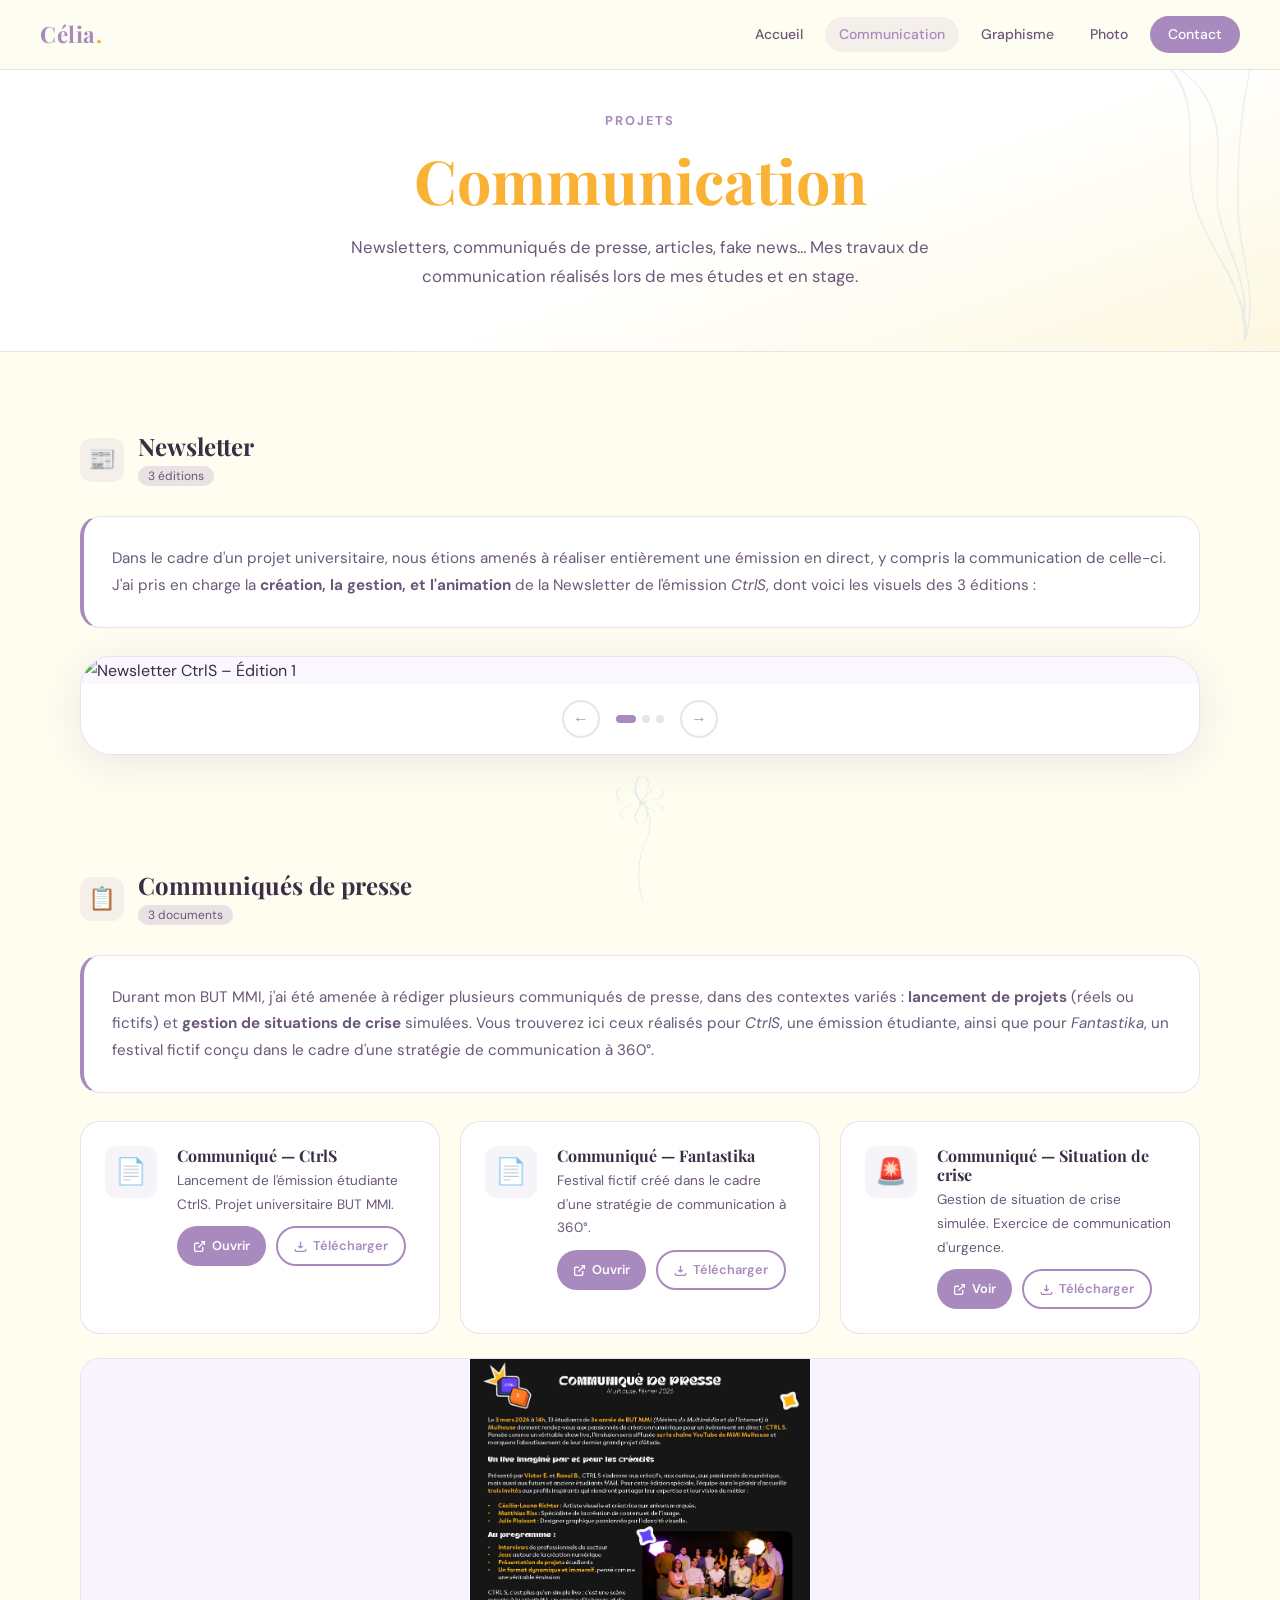
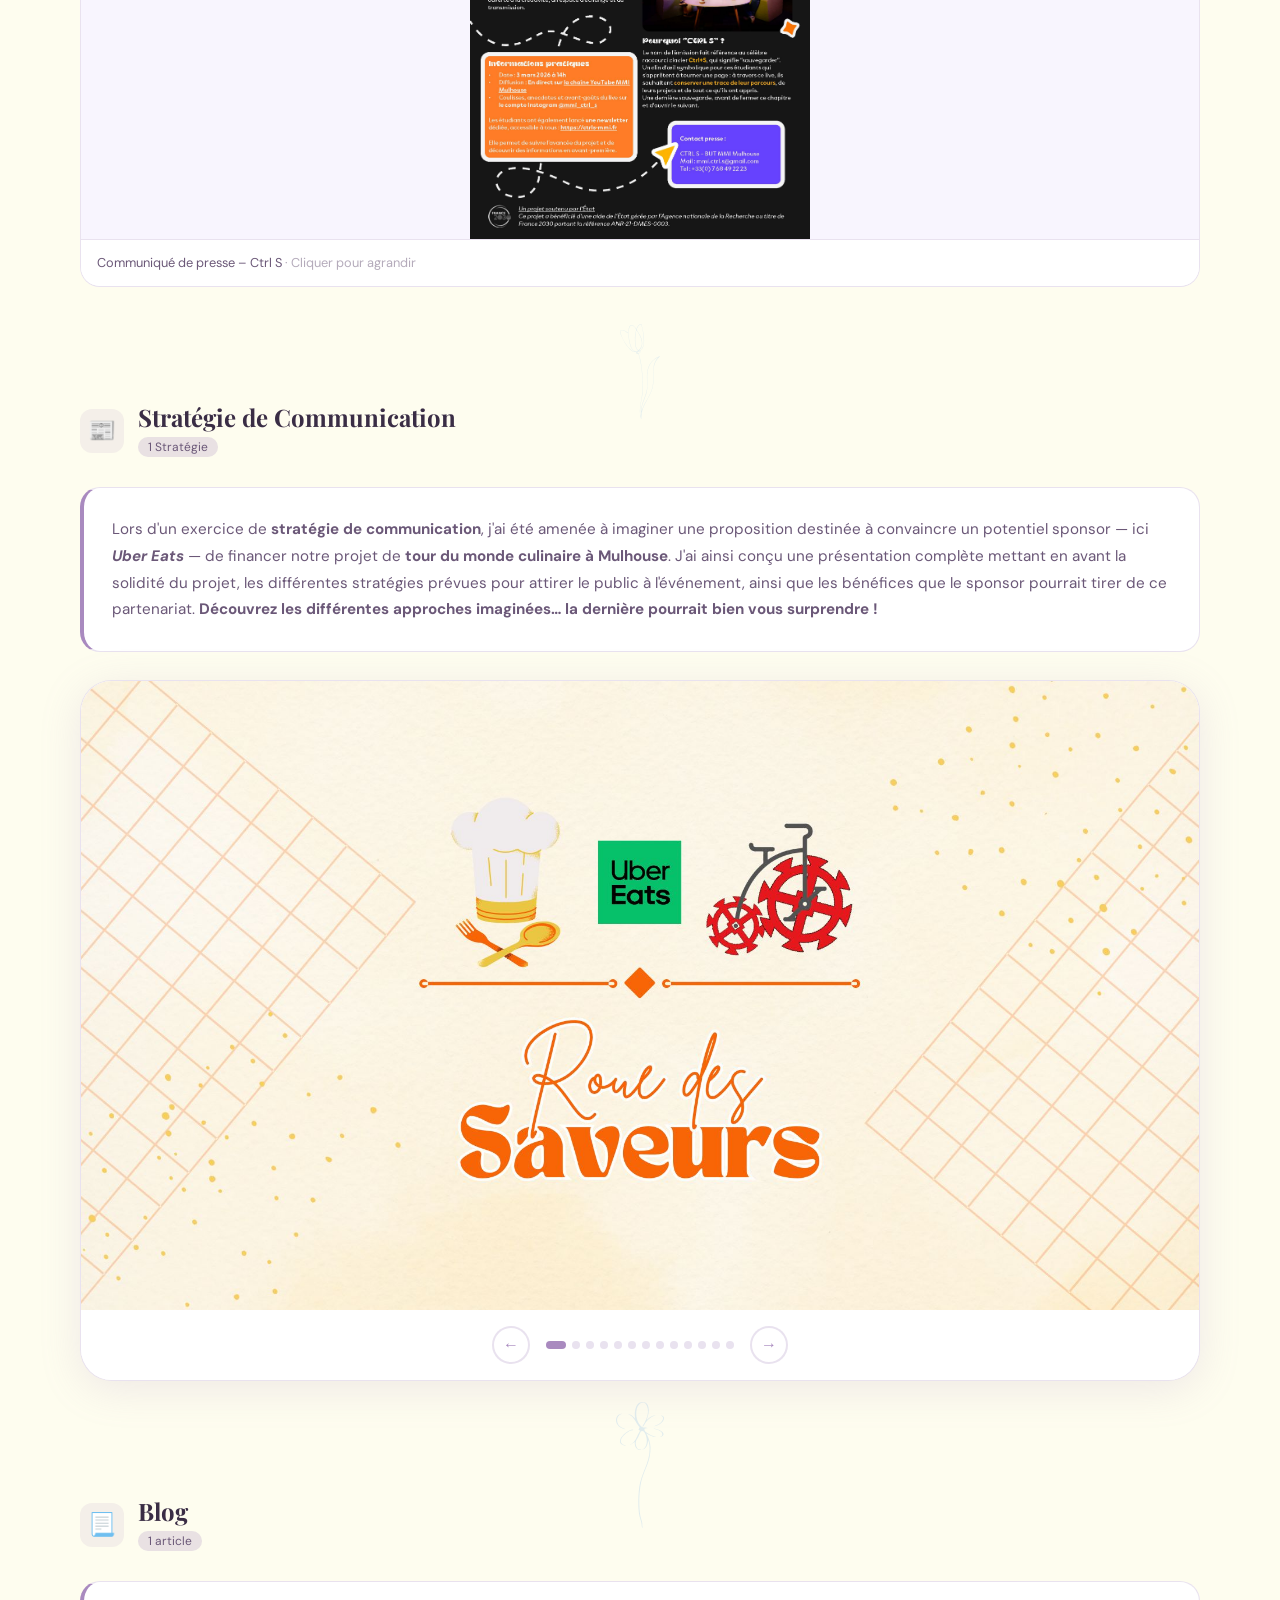
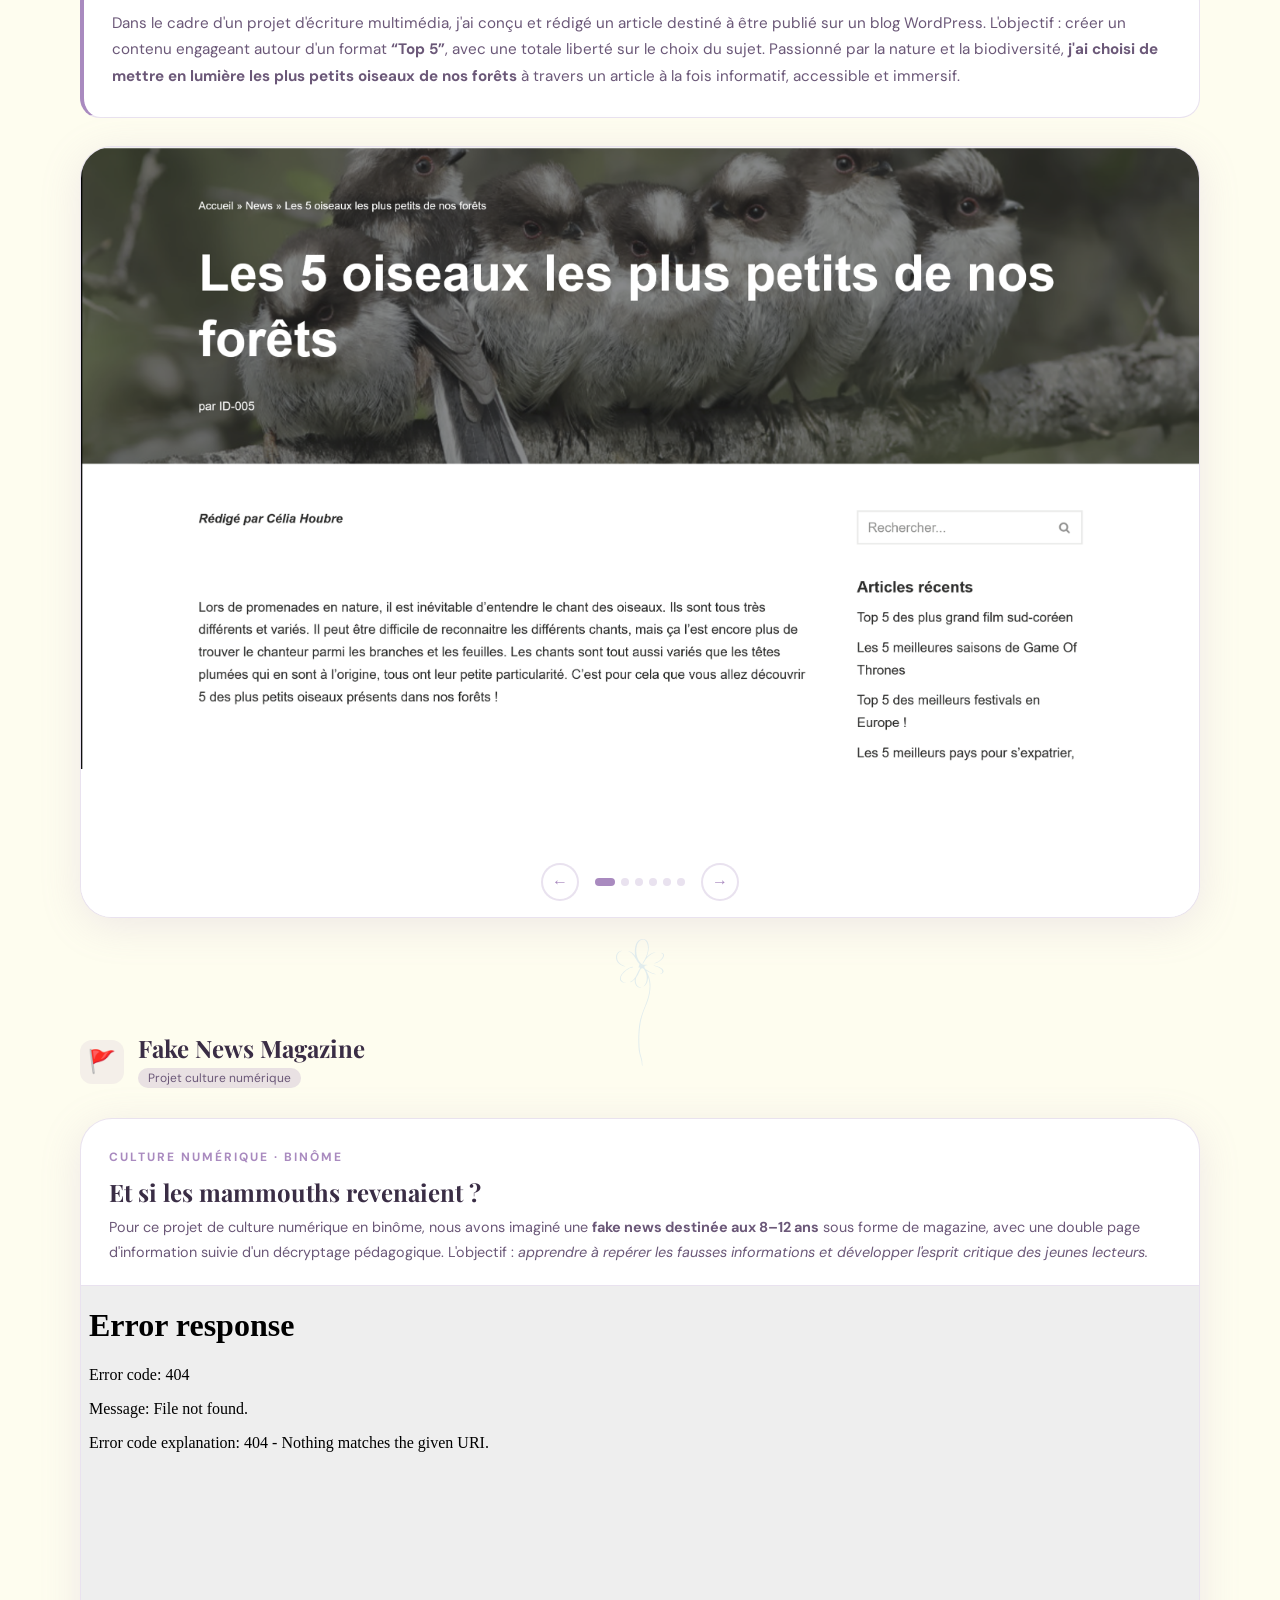
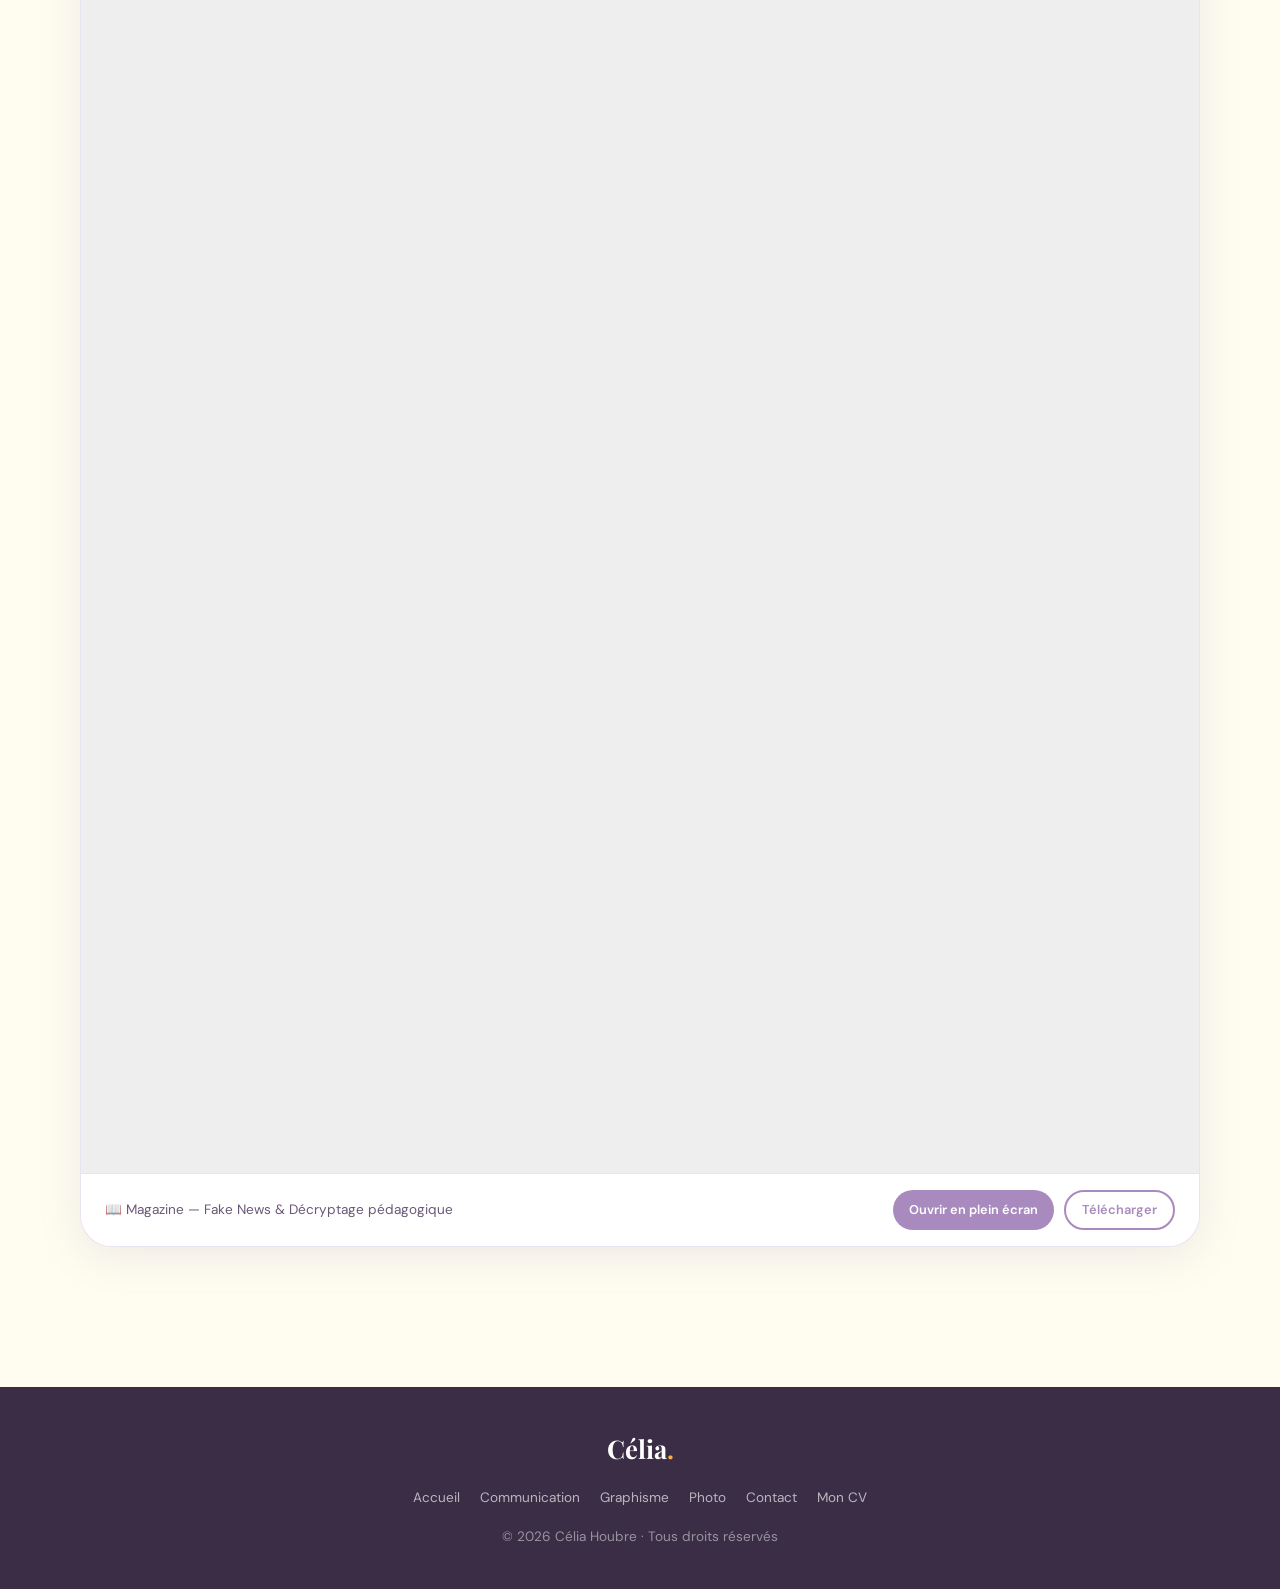
==== comm.html @ abdfd147 "CeliaPortfolio2026" ====
<!DOCTYPE html>
<html lang="fr">
<head>
  <meta charset="UTF-8">
  <meta name="viewport" content="width=device-width, initial-scale=1.0">
  <title>Communication — Portfolio Célia Houbre</title>
  <meta name="description" content="Projets de communication de Célia Houbre : newsletters, communiqués de presse, fake news magazine.">

  <link rel="preconnect" href="https://fonts.googleapis.com">
  <link rel="preconnect" href="https://fonts.gstatic.com" crossorigin>
  <link href="https://fonts.googleapis.com/css2?family=Playfair+Display:ital,wght@0,400;0,600;0,700;1,400&family=DM+Sans:wght@300;400;500;600&display=swap" rel="stylesheet">
  <link rel="icon" type="image/svg+xml" href="assets/svg/favicon.svg">
  <link rel="stylesheet" href="css/style.css">

  <style>
    /* ---- Styles spécifiques page Comm ---- */

    /* Hero couleur jaune */
    .page-hero { background: linear-gradient(160deg, white 60%, rgba(249,178,51,0.08)); }
    .comm-accent { color: var(--jaune); }

    /* Grille PDF communiqués */
    .pdf-grid {
      display: grid;
      grid-template-columns: repeat(auto-fit, minmax(320px, 1fr));
      gap: 20px;
    }

    /* Bloc fake news avec viewer PDF */
    .fakenews-block {
      background: white;
      border-radius: var(--radius-lg);
      overflow: hidden;
      border: 1px solid var(--border);
      box-shadow: var(--shadow);
    }

    .fakenews-header {
      padding: 28px 28px 20px;
      border-bottom: 1px solid var(--border);
    }
    .fakenews-header .eyebrow {
      font-size: 0.75rem; font-weight: 700; letter-spacing: 2px;
      text-transform: uppercase; color: var(--violet);
      display: block; margin-bottom: 10px;
    }
    .fakenews-header h3 { margin-bottom: 8px; }
    .fakenews-header p { color: var(--texte-soft); font-size: 0.9rem; }

    .pdf-viewer-container {
      position: relative;
      background: #f8f5fe;
    }

    /* Frame PDF responsive */
    .pdf-frame-wrapper {
      width: 100%;
      padding-bottom: 133%; /* ratio portrait A4 */
      position: relative;
      background: #eee;
    }
    .pdf-frame-wrapper iframe {
      position: absolute;
      inset: 0;
      width: 100%;
      height: 100%;
      border: none;
    }

    .pdf-viewer-footer {
      padding: 16px 24px;
      display: flex;
      align-items: center;
      justify-content: space-between;
      border-top: 1px solid var(--border);
      background: white;
      gap: 12px;
      flex-wrap: wrap;
    }
    .pdf-viewer-footer p { font-size: 0.85rem; color: var(--texte-soft); flex: 1; }

    /* Slider spécial newsletter – images full */
    .nl-slider {
      background: white;
      border-radius: var(--radius-lg);
      overflow: hidden;
      border: 1px solid var(--border);
      box-shadow: var(--shadow);
    }
    .nl-slider .slider-track .slide img {
      width: 100%;
      max-height: 700px;
      object-fit: contain;
      background: #faf8fe;
    }
  </style>
</head>
<body>

<!-- HEADER -->
<header>
  <div class="logo" role="button" tabindex="0">Célia<span>.</span></div>
  <button class="menu-toggle" aria-label="Menu"><span></span><span></span><span></span></button>
  <nav>
    <a href="index.html">Accueil</a>
    <a href="comm.html" class="active">Communication</a>
    <a href="graphisme.html">Graphisme</a>
    <a href="photo.html">Photo</a>
    <a href="contact.html" class="nav-cta">Contact</a>
  </nav>
</header>

<!-- HERO PAGE -->
<div class="page-hero" role="banner">
  <!-- Plantes décoratives -->
  <img src="assets/svg/plante1.svg" class="page-hero-decor page-hero-decor-l" alt="" aria-hidden="true">
  <img src="assets/svg/tulipe.svg"  class="page-hero-decor page-hero-decor-r" alt="" aria-hidden="true">

  <div class="page-hero-inner">
    <span class="section-eyebrow">Projets</span>
    <h1 class="comm-accent">Communication</h1>
    <p>
      Newsletters, communiqués de presse, articles, fake news…
      Mes travaux de communication réalisés lors de mes études et en stage.
    </p>
  </div>
</div>

<!-- ============================================================
     SECTION PRINCIPALE – COMMUNICATION
     ============================================================ -->
<main class="projects-section">
  <div class="section-inner">

    <!-- ==================================================
         1. NEWSLETTER
         Slider présentant les 3 éditions de la newsletter
         ================================================== -->
    <div class="category-block fade-up" id="newsletter">
      <div class="category-title">
        <div class="category-icon">📰</div>
        <div>
          <h2>Newsletter</h2>
          <span class="cat-count">3 éditions</span>
        </div>
      </div>

      <!-- Contexte du projet -->
      <div class="intro-block">
        <p>
          Dans le cadre d'un projet universitaire, nous étions amenés à réaliser entièrement
          une émission en direct, y compris la communication de celle-ci.
          J'ai pris en charge la <strong>création, la gestion, et l'animation</strong> de la
          Newsletter de l'émission <em>CtrlS</em>, dont voici les visuels des 3 éditions :
        </p>
      </div>

      <!-- Slider newsletter -->
      <div class="nl-slider newsletter-slider" aria-label="Éditions de la newsletter CtrlS">
        <div class="slider-track">
          <div class="slide">
            <img src="assets/img/newsletter1.jpg" alt="Newsletter CtrlS – Édition 1" loading="lazy">
          </div>
          <div class="slide">
            <img src="assets/img/newsletter2.jpg" alt="Newsletter CtrlS – Édition 2" loading="lazy">
          </div>
          <div class="slide">
            <img src="assets/img/newsletter3.jpg" alt="Newsletter CtrlS – Édition 3" loading="lazy">
          </div>
        </div>
        <div class="slider-controls">
          <button class="slider-btn prev" aria-label="Édition précédente">&#8592;</button>
          <div class="slider-dots">
            <div class="slider-dot active"></div>
            <div class="slider-dot"></div>
            <div class="slider-dot"></div>
          </div>
          <button class="slider-btn next" aria-label="Édition suivante">&#8594;</button>
        </div>
      </div>
    </div><!-- /newsletter -->

    <!-- Séparateur décoratif -->
    <div style="height:48px; display:flex; align-items:center; justify-content:center; margin: 8px 0">
      <img src="assets/svg/fleur.svg" style="width:48px; opacity:0.35" alt="" aria-hidden="true">
    </div>

    <!-- ==================================================
         2. COMMUNIQUÉS DE PRESSE
         Cartes PDF avec visualisation et téléchargement
         ================================================== -->
    <div class="category-block fade-up" id="communiques">
      <div class="category-title">
        <div class="category-icon">📋</div>
        <div>
          <h2>Communiqués de presse</h2>
          <span class="cat-count">3 documents</span>
        </div>
      </div>

      <div class="intro-block">
        <p>
          Durant mon BUT MMI, j'ai été amenée à rédiger plusieurs communiqués de presse,
          dans des contextes variés : <strong>lancement de projets</strong> (réels ou fictifs)
          et <strong>gestion de situations de crise</strong> simulées.
          Vous trouverez ici ceux réalisés pour <em>CtrlS</em>, une émission étudiante,
          ainsi que pour <em>Fantastika</em>, un festival fictif conçu dans le cadre
          d'une stratégie de communication à 360°.
        </p>
      </div>

      <div class="pdf-grid">
        <!-- Communiqué CtrlS -->
        <div class="pdf-card fade-up">
          <div class="pdf-icon">📄</div>
          <div class="pdf-info">
            <h3>Communiqué — CtrlS</h3>
            <p>Lancement de l'émission étudiante CtrlS. Projet universitaire BUT MMI.</p>
            <div class="pdf-actions">
              <a href="assets/pdf/communique_ctrl_s.pdf" target="_blank" class="btn-sm btn-sm-primary">
                <svg width="13" height="13" viewBox="0 0 24 24" fill="none" stroke="currentColor" stroke-width="2.5"><path d="M18 13v6a2 2 0 0 1-2 2H5a2 2 0 0 1-2-2V8a2 2 0 0 1 2-2h6"/><polyline points="15 3 21 3 21 9"/><line x1="10" y1="14" x2="21" y2="3"/></svg>
                Ouvrir
              </a>
              <a href="assets/pdf/communique_ctrl_s.pdf" download class="btn-sm btn-sm-secondary">
                <svg width="13" height="13" viewBox="0 0 24 24" fill="none" stroke="currentColor" stroke-width="2.5"><path d="M12 15V3m0 12-4-4m4 4 4-4M2 17l.621 2.485A2 2 0 0 0 4.561 21h14.878a2 2 0 0 0 1.94-1.515L22 17"/></svg>
                Télécharger
              </a>
            </div>
          </div>
        </div>

        <!-- Communiqué Fantastika -->
        <div class="pdf-card fade-up">
          <div class="pdf-icon">📄</div>
          <div class="pdf-info">
            <h3>Communiqué — Fantastika</h3>
            <p>Festival fictif créé dans le cadre d'une stratégie de communication à 360°.</p>
            <div class="pdf-actions">
              <a href="assets/pdf/communique_1.pdf" target="_blank" class="btn-sm btn-sm-primary">
                <svg width="13" height="13" viewBox="0 0 24 24" fill="none" stroke="currentColor" stroke-width="2.5"><path d="M18 13v6a2 2 0 0 1-2 2H5a2 2 0 0 1-2-2V8a2 2 0 0 1 2-2h6"/><polyline points="15 3 21 3 21 9"/><line x1="10" y1="14" x2="21" y2="3"/></svg>
                Ouvrir
              </a>
              <a href="assets/pdf/communique_1.pdf" download class="btn-sm btn-sm-secondary">
                <svg width="13" height="13" viewBox="0 0 24 24" fill="none" stroke="currentColor" stroke-width="2.5"><path d="M12 15V3m0 12-4-4m4 4 4-4M2 17l.621 2.485A2 2 0 0 0 4.561 21h14.878a2 2 0 0 0 1.94-1.515L22 17"/></svg>
                Télécharger
              </a>
            </div>
          </div>
        </div>

        <!-- Communiqué Situation de crise -->
        <div class="pdf-card fade-up">
          <div class="pdf-icon">🚨</div>
          <div class="pdf-info">
            <h3>Communiqué — Situation de crise</h3>
            <p>Gestion de situation de crise simulée. Exercice de communication d'urgence.</p>
            <div class="pdf-actions">
              <!-- Ce fichier est une image JPG -->
              <a href="assets/img/communique_crise.jpg" target="_blank" class="btn-sm btn-sm-primary">
                <svg width="13" height="13" viewBox="0 0 24 24" fill="none" stroke="currentColor" stroke-width="2.5"><path d="M18 13v6a2 2 0 0 1-2 2H5a2 2 0 0 1-2-2V8a2 2 0 0 1 2-2h6"/><polyline points="15 3 21 3 21 9"/><line x1="10" y1="14" x2="21" y2="3"/></svg>
                Voir
              </a>
              <a href="assets/img/communique_crise.jpg" download class="btn-sm btn-sm-secondary">
                <svg width="13" height="13" viewBox="0 0 24 24" fill="none" stroke="currentColor" stroke-width="2.5"><path d="M12 15V3m0 12-4-4m4 4 4-4M2 17l.621 2.485A2 2 0 0 0 4.561 21h14.878a2 2 0 0 0 1.94-1.515L22 17"/></svg>
                Télécharger
              </a>
            </div>
          </div>
        </div>
      </div>

      <!-- Aperçu image communiqué de crise -->
      <div style="margin-top:24px; background:white; border-radius:var(--radius-md); overflow:hidden; border:1px solid var(--border);" class="fade-up">
        <img src="assets/img/communique_ctrl_s.jpg" alt="Communiqué Ctrl s" style="width:100%; max-height:480px; object-fit:contain; object-position:top; background:#f8f5fe; display:block;" loading="lazy" data-lightbox="assets/img/communique_ctrl_s.jpg">
        <p style="padding:12px 16px; font-size:0.8rem; color:var(--texte-soft); background:white; border-top:1px solid var(--border);">
          Communiqué de presse – Ctrl S <span style="opacity:0.5">· Cliquer pour agrandir</span>
        </p>
      </div>
    </div><!-- /communiques -->

    <!-- Séparateur -->
    <div style="height:48px; display:flex; align-items:center; justify-content:center; margin:8px 0">
      <img src="assets/svg/tulipe.svg" style="width:40px; opacity:0.3" alt="" aria-hidden="true">
    </div>

    <!-- ==================================================
         1. Strat
         Slider présentant les 3 éditions de la newsletter
         ================================================== -->
    <div class="category-block fade-up" id="newsletter">
      <div class="category-title">
        <div class="category-icon">📰</div>
        <div>
          <h2>Stratégie de Communication</h2>
          <span class="cat-count">1 Stratégie</span>
        </div>
      </div>

      <!-- Contexte du projet -->
      <div class="intro-block">
        <p>
          Lors d'un exercice de <strong>stratégie de communication</strong>, j'ai été amenée 
          à imaginer une proposition destinée à convaincre un potentiel sponsor — 
          ici <em><strong>Uber Eats</strong></em> — de financer notre projet de <strong>tour du monde culinaire à Mulhouse</strong>.
          J'ai ainsi conçu une présentation complète mettant en avant la solidité du projet, 
          les différentes stratégies prévues pour attirer le public à l'événement, ainsi que 
          les bénéfices que le sponsor pourrait tirer de ce partenariat. <strong>Découvrez les différentes 
          approches imaginées… la dernière pourrait bien vous surprendre !</strong>
        </p>
      </div>

      <!-- Slider Strat -->
      <div class="nl-slider newsletter-slider" aria-label="Éditions de la newsletter CtrlS">
        <div class="slider-track">
          <div class="slide">
            <img src="assets/img/La Roue Des Saveurs/Roue des saveurs 1.jpg" alt="Roue des saveurs 1" loading="lazy">
          </div>
          <div class="slide">
            <img src="assets/img/La Roue Des Saveurs/Roue des saveurs 2.jpg" alt="Roue des saveurs 2" loading="lazy">
          </div>
          <div class="slide">
            <img src="assets/img/La Roue Des Saveurs/Roue des saveurs 3.jpg" alt="Roue des saveurs 3" loading="lazy">
          </div>
          <div class="slide">
            <img src="assets/img/La Roue Des Saveurs/Roue des saveurs 4.jpg" alt="Roue des saveurs 4" loading="lazy">
          </div>
          <div class="slide">
            <img src="assets/img/La Roue Des Saveurs/Roue des saveurs 5.jpg" alt="Roue des saveurs 5" loading="lazy">
          </div>
          <div class="slide">
            <img src="assets/img/La Roue Des Saveurs/Roue des saveurs 6.jpg" alt="Roue des saveurs 6" loading="lazy">
          </div>
          <div class="slide">
            <img src="assets/img/La Roue Des Saveurs/Roue des saveurs 7.jpg" alt="Roue des saveurs 7" loading="lazy">
          </div>
          <div class="slide">
            <img src="assets/img/La Roue Des Saveurs/Roue des saveurs 8.jpg" alt="Roue des saveurs 8" loading="lazy">
          </div>
          <div class="slide">
            <img src="assets/img/La Roue Des Saveurs/Roue des saveurs 9.jpg" alt="Roue des saveurs 9" loading="lazy">
          </div>
          <div class="slide">
            <img src="assets/img/La Roue Des Saveurs/Roue des saveurs 10.jpg" alt="Roue des saveurs 10" loading="lazy">
          </div>
          <div class="slide">
            <img src="assets/img/La Roue Des Saveurs/Roue des saveurs 11.jpg" alt="Roue des saveurs 11" loading="lazy">
          </div>
          <div class="slide">
            <img src="assets/img/La Roue Des Saveurs/Roue des saveurs 12.jpg" alt="Roue des saveurs 12" loading="lazy">
          </div>
          <div class="slide">
            <img src="assets/img/La Roue Des Saveurs/Roue des saveurs 13.jpg" alt="Roue des saveurs 13" loading="lazy">
          </div>
        </div>
        <div class="slider-controls">
          <button class="slider-btn prev" aria-label="Édition précédente">&#8592;</button>
          <div class="slider-dots">
            <div class="slider-dot active"></div>
            <div class="slider-dot"></div>
            <div class="slider-dot"></div>
            <div class="slider-dot"></div>
            <div class="slider-dot"></div>
            <div class="slider-dot"></div>
            <div class="slider-dot"></div>
            <div class="slider-dot"></div>
            <div class="slider-dot"></div>
            <div class="slider-dot"></div>
            <div class="slider-dot"></div>
            <div class="slider-dot"></div>
            <div class="slider-dot"></div>
          </div>
          <button class="slider-btn next" aria-label="Édition suivante">&#8594;</button>
        </div>
      </div>
    </div><!-- /Strat -->

    <!-- Séparateur décoratif -->
    <div style="height:48px; display:flex; align-items:center; justify-content:center; margin: 8px 0">
      <img src="assets/svg/fleur.svg" style="width:48px; opacity:0.35" alt="" aria-hidden="true">
    </div>

    <!-- ==================================================
         3. BLOG
         Slider présentant les 3 éditions de la newsletter
         ================================================== -->
    <div class="category-block fade-up" id="newsletter">
      <div class="category-title">
        <div class="category-icon">📃</div>
        <div>
          <h2>Blog</h2>
          <span class="cat-count">1 article</span>
        </div>
      </div>

      <!-- Contexte du projet -->
      <div class="intro-block">
        <p>
          Dans le cadre d'un projet d'écriture multimédia, j'ai conçu et rédigé un article destiné à être publié 
          sur un blog WordPress. L'objectif : créer un contenu engageant autour d'un format<strong> “Top 5”</strong>, avec une totale 
          liberté sur le choix du sujet. Passionné par la nature et la biodiversité, <strong>j'ai choisi de mettre en lumière 
          les plus petits oiseaux de nos forêts</strong> à travers un article à la fois informatif, accessible et immersif.
        </p>
      </div>

      <!-- Slider newsletter -->
      <div class="nl-slider newsletter-slider" aria-label="Éditions de la newsletter CtrlS">
        <div class="slider-track">
          <div class="slide">
            <img src="assets/img/Blog (1).png" alt="Blog 1" loading="lazy">
          </div>
          <div class="slide">
            <img src="assets/img/Blog (2).png" alt="Blog 2" loading="lazy">
          </div>
          <div class="slide">
            <img src="assets/img/Blog (3).png" alt="Blog 3" loading="lazy">
          </div>
          <div class="slide">
            <img src="assets/img/Blog (4).png" alt="Blog 4" loading="lazy">
          </div>
          <div class="slide">
            <img src="assets/img/Blog (5).png" alt="Blog 5" loading="lazy">
          </div>
          <div class="slide">
            <img src="assets/img/Blog (6).png" alt="Blog 6" loading="lazy">
          </div>
        </div>
        <div class="slider-controls">
          <button class="slider-btn prev" aria-label="Édition précédente">&#8592;</button>
          <div class="slider-dots">
            <div class="slider-dot active"></div>
            <div class="slider-dot"></div>
            <div class="slider-dot"></div>
            <div class="slider-dot"></div>
            <div class="slider-dot"></div>
            <div class="slider-dot"></div>
          </div>
          <button class="slider-btn next" aria-label="Édition suivante">&#8594;</button>
        </div>
      </div>
    </div><!-- /Blog -->

    <!-- Séparateur décoratif -->
    <div style="height:48px; display:flex; align-items:center; justify-content:center; margin: 8px 0">
      <img src="assets/svg/fleur.svg" style="width:48px; opacity:0.35" alt="" aria-hidden="true">
    </div>


    


    <!-- ==================================================
         3. FAKE NEWS MAGAZINE
         Viewer PDF avec contexte du projet
         ================================================== -->
    <div class="category-block fade-up" id="fakenews">
      <div class="category-title">
        <div class="category-icon">🚩</div>
        <div>
          <h2>Fake News Magazine</h2>
          <span class="cat-count">Projet culture numérique</span>
        </div>
      </div>

      <div class="fakenews-block">
        <div class="fakenews-header">
          <span class="eyebrow">Culture Numérique · Binôme</span>
          <h3>Et si les mammouths revenaient ?</h3>
          <p>
            Pour ce projet de culture numérique en binôme, nous avons imaginé une
            <strong>fake news destinée aux 8–12 ans</strong> sous forme de magazine, avec une
            double page d'information suivie d'un décryptage pédagogique.
            L'objectif : <em>apprendre à repérer les fausses informations et développer l'esprit critique des jeunes lecteurs.</em>
          </p>
        </div>

        <!-- Viewer PDF inline -->
        <div class="pdf-viewer-container">
          <div class="pdf-frame-wrapper">
            <iframe
              src="assets/pdf/fakenews_culture_numerique.pdf"
              title="Fake News Magazine – Et si les mammouths revenaient ?"
              loading="lazy"
              aria-label="Magazine fake news à feuilleter">
            </iframe>
          </div>
        </div>

        <div class="pdf-viewer-footer">
          <p>📖 Magazine — Fake News &amp; Décryptage pédagogique</p>
          <div style="display:flex; gap:10px; flex-wrap:wrap;">
            <a href="assets/pdf/fakenews_culture_numerique.pdf" target="_blank" class="btn-sm btn-sm-primary">
              Ouvrir en plein écran
            </a>
            <a href="assets/pdf/fakenews_culture_numerique.pdf" download class="btn-sm btn-sm-secondary">
              Télécharger
            </a>
          </div>
        </div>
      </div>
    </div><!-- /fakenews -->

  </div><!-- /section-inner -->
</main>

<!-- Lightbox -->
<div id="lightbox" class="lightbox" role="dialog" aria-modal="true" aria-label="Zoom image">
  <div class="lightbox-inner">
    <img src="" alt="">
    <button class="lightbox-close" aria-label="Fermer">✕</button>
  </div>
</div>

<!-- FOOTER -->
<footer>
  <div class="footer-logo">Célia<span>.</span></div>
  <div class="footer-links">
    <a href="index.html">Accueil</a>
    <a href="comm.html">Communication</a>
    <a href="graphisme.html">Graphisme</a>
    <a href="photo.html">Photo</a>
    <a href="contact.html">Contact</a>
    <a href="assets/pdf/CV_Celia_Houbre.pdf" target="_blank">Mon CV</a>
  </div>
  <p>© 2026 Célia Houbre · Tous droits réservés</p>
</footer>

<script src="js/main.js"></script>
</body>
</html>
---- css/style.css ----
/* =============================================
   RESET & BASE
   Neutralise les marges/paddings par défaut
   du navigateur et définit box-sizing global
   ============================================= */
*, *::before, *::after {
  margin: 0;
  padding: 0;
  box-sizing: border-box;
}

html {
  scroll-behavior: smooth;
  font-size: 16px;
}

/* =============================================
   VARIABLES CSS
   Palette de Célia + tokens de design :
   violet, jaune, bleu, fond crème, typographies
   ============================================= */
:root {
  --violet:     #a98abf;
  --violet-dark:#8a6ba0;
  --violet-light:#d4b8e3;
  --jaune:      #f9b233;
  --jaune-pale: #fefdef;
  --bleu:       #aecfec;
  --bleu-light: #d6eaf8;
  --blanc:      #ffffff;
  --texte:      #3a2d45;
  --texte-soft: #6b5878;
  --border:     rgba(169, 138, 191, 0.25);
  --shadow:     0 8px 40px rgba(169, 138, 191, 0.18);
  --radius-sm:  12px;
  --radius-md:  20px;
  --radius-lg:  32px;
  --radius-xl:  48px;
  --font-display: 'Playfair Display', Georgia, serif;
  --font-body:    'DM Sans', 'Segoe UI', sans-serif;
}

/* =============================================
   TYPOGRAPHIE GLOBALE
   Playfair Display pour les titres (élégant),
   DM Sans pour le corps (lisibilité)
   ============================================= */
body {
  font-family: var(--font-body);
  background: var(--jaune-pale);
  color: var(--texte);
  overflow-x: hidden;
  line-height: 1.7;
}

h1, h2, h3 {
  font-family: var(--font-display);
  line-height: 1.2;
}

h1 { font-size: clamp(2.2rem, 5vw, 3.8rem); }
h2 { font-size: clamp(1.6rem, 3vw, 2.4rem); }
h3 { font-size: clamp(1.1rem, 2vw, 1.5rem); }

p { font-size: 1rem; line-height: 1.75; }

a { text-decoration: none; color: inherit; }

img { max-width: 100%; height: auto; display: block; }

/* =============================================
   HEADER & NAVIGATION
   Fixe en haut, fond blanc givré, logo et nav
   ============================================= */
header {
  position: fixed;
  top: 0; left: 0; right: 0;
  z-index: 1000;
  background: rgba(254, 253, 239, 0.88);
  backdrop-filter: blur(12px);
  border-bottom: 1px solid var(--border);
  padding: 0 40px;
  display: flex;
  align-items: center;
  justify-content: space-between;
  height: 70px;
  transition: box-shadow 0.3s ease;
}

header.scrolled {
  box-shadow: 0 4px 24px rgba(169,138,191,0.12);
}

/* Logo */
.logo {
  font-family: var(--font-display);
  font-size: 1.4rem;
  font-weight: 700;
  color: var(--violet);
  letter-spacing: 0.5px;
  cursor: pointer;
}
.logo span { color: var(--jaune); }

/* Navigation desktop */
nav {
  display: flex;
  align-items: center;
  gap: 8px;
}

nav a {
  font-size: 0.875rem;
  font-weight: 500;
  color: var(--texte-soft);
  padding: 6px 14px;
  border-radius: var(--radius-xl);
  transition: all 0.22s ease;
  white-space: nowrap;
}

nav a:hover {
  color: var(--violet);
  background: rgba(169,138,191,0.1);
}

nav a.active {
  color: var(--violet);
  background: rgba(169,138,191,0.12);
}

nav a.nav-cta {
  background: var(--violet);
  color: white;
  padding: 7px 18px;
}

nav a.nav-cta:hover {
  background: var(--violet-dark);
  transform: translateY(-1px);
}

/* Hamburger mobile */
.menu-toggle {
  display: none;
  flex-direction: column;
  gap: 5px;
  cursor: pointer;
  padding: 6px;
}
.menu-toggle span {
  display: block;
  width: 24px;
  height: 2px;
  background: var(--violet);
  border-radius: 2px;
  transition: all 0.3s ease;
}
.menu-toggle.active span:nth-child(1) { transform: translateY(7px) rotate(45deg); }
.menu-toggle.active span:nth-child(2) { opacity: 0; }
.menu-toggle.active span:nth-child(3) { transform: translateY(-7px) rotate(-45deg); }

/* =============================================
   HERO / HOME
   Grande section d'accueil avec présentation
   ============================================= */
.hero {
  min-height: 100vh;
  padding: 110px 60px 80px;
  display: grid;
  grid-template-columns: 1fr 1fr;
  align-items: center;
  gap: 60px;
  max-width: 1200px;
  margin: 0 auto;
  position: relative;
}

.hero-text { position: relative; z-index: 2; }

.hero-badge {
  display: inline-flex;
  align-items: center;
  gap: 8px;
  background: rgba(174, 207, 236, 0.3);
  border: 1px solid var(--bleu);
  color: #4a7fa5;
  padding: 6px 16px;
  border-radius: var(--radius-xl);
  font-size: 0.82rem;
  font-weight: 600;
  margin-bottom: 20px;
  letter-spacing: 0.5px;
}

.hero-badge::before {
  content: '';
  width: 8px; height: 8px;
  border-radius: 50%;
  background: var(--jaune);
  animation: pulse-dot 2s infinite;
}

@keyframes pulse-dot {
  0%, 100% { transform: scale(1); opacity: 1; }
  50% { transform: scale(1.4); opacity: 0.7; }
}

.hero-text h1 {
  color: var(--texte);
  margin-bottom: 8px;
}

.hero-text h1 .accent { color: var(--violet); }

.hero-subtitle {
  font-family: var(--font-display);
  font-size: 1.4rem;
  color: var(--violet-light);
  margin-bottom: 24px;
  font-style: italic;
}

.hero-text p {
  color: var(--texte-soft);
  max-width: 520px;
  margin-bottom: 36px;
  font-size: 1.05rem;
}

.hero-actions {
  display: flex;
  gap: 16px;
  flex-wrap: wrap;
}

/* Boutons */
.btn {
  display: inline-flex;
  align-items: center;
  gap: 8px;
  padding: 12px 28px;
  border-radius: var(--radius-xl);
  font-size: 0.9rem;
  font-weight: 600;
  font-family: var(--font-body);
  cursor: pointer;
  border: none;
  transition: all 0.25s ease;
  text-decoration: none;
}

.btn-primary {
  background: var(--violet);
  color: white;
  box-shadow: 0 4px 20px rgba(169,138,191,0.35);
}
.btn-primary:hover {
  background: var(--violet-dark);
  transform: translateY(-2px);
  box-shadow: 0 8px 28px rgba(169,138,191,0.45);
}

.btn-secondary {
  background: transparent;
  color: var(--violet);
  border: 2px solid var(--violet);
}
.btn-secondary:hover {
  background: rgba(169,138,191,0.08);
  transform: translateY(-2px);
}

.btn-jaune {
  background: var(--jaune);
  color: white;
  box-shadow: 0 4px 20px rgba(249,178,51,0.3);
}
.btn-jaune:hover {
  background: #e8a020;
  transform: translateY(-2px);
}

/* Carte profil hero */
.hero-visual {
  position: relative;
  display: flex;
  justify-content: center;
}

.profile-card {
  background: white;
  border-radius: var(--radius-lg);
  padding: 32px;
  box-shadow: var(--shadow);
  border: 1px solid var(--border);
  text-align: center;
  max-width: 320px;
  position: relative;
  z-index: 2;
}

.profile-avatar {
  width: 100px; height: 100px;
  border-radius: 50%;
  background: linear-gradient(135deg, var(--violet-light), var(--bleu));
  margin: 0 auto 16px;
  display: flex;
  align-items: center;
  justify-content: center;
  font-family: var(--font-display);
  font-size: 2.5rem;
  color: white;
  font-weight: 700;
  border: 4px solid white;
  box-shadow: 0 4px 20px rgba(169,138,191,0.3);
}

.profile-card h3 {
  color: var(--texte);
  margin-bottom: 4px;
}

.profile-card .role {
  color: var(--violet);
  font-size: 0.875rem;
  font-weight: 600;
  margin-bottom: 20px;
}

.profile-tags {
  display: flex;
  flex-wrap: wrap;
  gap: 8px;
  justify-content: center;
  margin-bottom: 20px;
}

.tag {
  background: var(--jaune-pale);
  border: 1px solid var(--border);
  color: var(--texte-soft);
  padding: 4px 12px;
  border-radius: var(--radius-xl);
  font-size: 0.78rem;
  font-weight: 500;
}

.tag-violet { background: rgba(169,138,191,0.12); border-color: rgba(169,138,191,0.3); color: var(--violet); }
.tag-jaune  { background: rgba(249,178,51,0.1);  border-color: rgba(249,178,51,0.35); color: #c88a1a; }
.tag-bleu   { background: rgba(174,207,236,0.2); border-color: var(--bleu); color: #4a7fa5; }

.stat-row {
  display: flex;
  justify-content: space-around;
  padding-top: 16px;
  border-top: 1px solid var(--border);
}

.stat-item { text-align: center; }
.stat-item .num {
  font-family: var(--font-display);
  font-size: 1.6rem;
  font-weight: 700;
  color: var(--violet);
  display: block;
}
.stat-item .label {
  font-size: 0.72rem;
  color: var(--texte-soft);
  text-transform: uppercase;
  letter-spacing: 0.5px;
}

/* Décorations SVG hero */
.hero-decor {
  position: absolute;
  pointer-events: none;
  z-index: 0;
  opacity: 0.45;
}
.hero-decor-1 { top: 60px; right: -40px; width: 180px; }
.hero-decor-2 { bottom: 40px; left: -30px; width: 120px; }

/* =============================================
   SECTIONS COMMUNES
   ============================================= */
section { width: 100%; }

.section-inner {
  max-width: 1200px;
  margin: 0 auto;
  padding: 80px 40px;
}

.section-header {
  text-align: center;
  margin-bottom: 60px;
}

.section-eyebrow {
  font-size: 0.8rem;
  font-weight: 700;
  letter-spacing: 2px;
  text-transform: uppercase;
  color: var(--violet);
  margin-bottom: 12px;
  display: block;
}

.section-header h2 {
  color: var(--texte);
  margin-bottom: 16px;
}

.section-header p {
  color: var(--texte-soft);
  max-width: 560px;
  margin: 0 auto;
}

/* Séparateur décoratif */
.section-divider {
  display: flex;
  align-items: center;
  gap: 16px;
  margin: 16px auto 0;
  max-width: 200px;
  justify-content: center;
}
.section-divider::before,
.section-divider::after {
  content: '';
  flex: 1;
  height: 2px;
  background: var(--border);
  border-radius: 2px;
}
.section-divider .dot {
  width: 8px; height: 8px;
  background: var(--jaune);
  border-radius: 50%;
}

/* =============================================
   EXPÉRIENCES (section home)
   ============================================= */
.experiences {
  background: white;
}

.exp-grid {
  display: grid;
  grid-template-columns: repeat(auto-fit, minmax(280px, 1fr));
  gap: 24px;
}

.exp-card {
  background: var(--jaune-pale);
  border: 1px solid var(--border);
  border-radius: var(--radius-md);
  padding: 28px;
  transition: transform 0.25s ease, box-shadow 0.25s ease;
}

.exp-card:hover {
  transform: translateY(-4px);
  box-shadow: var(--shadow);
}

.exp-card .period {
  display: inline-block;
  background: rgba(169,138,191,0.12);
  color: var(--violet);
  padding: 3px 10px;
  border-radius: var(--radius-xl);
  font-size: 0.75rem;
  font-weight: 600;
  margin-bottom: 12px;
}

.exp-card h3 { color: var(--texte); margin-bottom: 6px; }
.exp-card .company { color: var(--violet); font-weight: 600; margin-bottom: 8px; font-size: 0.9rem; }
.exp-card p { color: var(--texte-soft); font-size: 0.9rem; }

/* =============================================
   APERÇU PROJETS (section home)
   Cards cliquables vers les pages catégories
   ============================================= */
.projets-apercu { background: var(--jaune-pale); }

.apercu-grid {
  display: grid;
  grid-template-columns: repeat(3, 1fr);
  gap: 28px;
}

.apercu-cat {
  background: white;
  border-radius: var(--radius-lg);
  overflow: hidden;
  border: 1px solid var(--border);
  box-shadow: 0 4px 20px rgba(169,138,191,0.08);
  transition: all 0.3s ease;
  cursor: pointer;
  text-decoration: none;
  color: inherit;
  display: block;
}

.apercu-cat:hover {
  transform: translateY(-6px);
  box-shadow: var(--shadow);
}

.apercu-cat-header {
  height: 140px;
  display: flex;
  align-items: center;
  justify-content: center;
  font-size: 3.5rem;
  position: relative;
  overflow: hidden;
}

.apercu-cat-header.comm-bg   { background: linear-gradient(135deg, rgba(249,178,51,0.15), rgba(249,178,51,0.05)); }
.apercu-cat-header.graphisme-bg { background: linear-gradient(135deg, rgba(169,138,191,0.2), rgba(174,207,236,0.1)); }
.apercu-cat-header.photo-bg  { background: linear-gradient(135deg, rgba(174,207,236,0.2), rgba(169,138,191,0.1)); }

.apercu-cat-body { padding: 20px; }
.apercu-cat-body h3 { color: var(--texte); margin-bottom: 6px; }
.apercu-cat-body .desc { color: var(--texte-soft); font-size: 0.875rem; margin-bottom: 16px; }

.apercu-mini-list {
  display: flex;
  flex-direction: column;
  gap: 6px;
  margin-bottom: 16px;
}

.apercu-mini-item {
  display: flex;
  align-items: center;
  gap: 8px;
  font-size: 0.8rem;
  color: var(--texte-soft);
}
.apercu-mini-item::before {
  content: '';
  width: 6px; height: 6px;
  background: var(--jaune);
  border-radius: 50%;
  flex-shrink: 0;
}

.apercu-link {
  display: inline-flex;
  align-items: center;
  gap: 6px;
  color: var(--violet);
  font-size: 0.85rem;
  font-weight: 600;
  transition: gap 0.2s ease;
}
.apercu-link:hover { gap: 10px; }
.apercu-link svg { width: 16px; height: 16px; }

/* =============================================
   PAGE LAYOUT (pages internes)
   ============================================= */
.page-hero {
  background: white;
  padding: 110px 40px 60px;
  text-align: center;
  border-bottom: 1px solid var(--border);
  position: relative;
  overflow: hidden;
}

.page-hero-inner { max-width: 700px; margin: 0 auto; position: relative; z-index: 2; }
.page-hero span { display: block; }
.page-hero h1 { margin-bottom: 16px; }
.page-hero p { color: var(--texte-soft); font-size: 1.05rem; }

.page-hero-decor {
  position: absolute;
  pointer-events: none;
  opacity: 0.25;
}
.page-hero-decor-l { left: -60px; top: 10px; width: 200px; }
.page-hero-decor-r { right: -60px; bottom: 10px; width: 180px; transform: scaleX(-1); }

/* =============================================
   CARDS PROJETS génériques
   ============================================= */
.projects-section { background: var(--jaune-pale); }

.category-block { margin-bottom: 60px; }

.category-title {
  display: flex;
  align-items: center;
  gap: 14px;
  margin-bottom: 28px;
}

.category-icon {
  width: 44px; height: 44px;
  border-radius: 12px;
  background: rgba(169,138,191,0.12);
  display: flex; align-items: center; justify-content: center;
  font-size: 1.4rem;
  flex-shrink: 0;
}

.category-title h2 {
  font-size: 1.5rem;
  color: var(--texte);
}

.category-title .cat-count {
  font-size: 0.75rem;
  color: var(--texte-soft);
  background: var(--border);
  padding: 2px 10px;
  border-radius: 20px;
}

/* Grille projets */
.proj-grid {
  display: grid;
  grid-template-columns: repeat(auto-fit, minmax(300px, 1fr));
  gap: 24px;
}

.proj-card {
  background: white;
  border-radius: var(--radius-md);
  overflow: hidden;
  border: 1px solid var(--border);
  transition: all 0.3s ease;
  cursor: pointer;
}

.proj-card:hover {
  transform: translateY(-4px);
  box-shadow: var(--shadow);
}

.proj-card-thumb {
  height: 200px;
  background: linear-gradient(135deg, rgba(169,138,191,0.1), rgba(174,207,236,0.15));
  display: flex; align-items: center; justify-content: center;
  font-size: 3rem;
  overflow: hidden;
}

.proj-card-thumb img {
  width: 100%; height: 100%;
  object-fit: cover;
  object-position: top;
}

.proj-card-body { padding: 20px; }
.proj-card-body h3 { color: var(--texte); margin-bottom: 6px; font-size: 1.05rem; }
.proj-card-body p { color: var(--texte-soft); font-size: 0.875rem; margin-bottom: 14px; }

.proj-tags { display: flex; flex-wrap: wrap; gap: 6px; }

/* =============================================
   SECTION COMM
   ============================================= */

/* Newsletter slider */
.newsletter-slider {
  position: relative;
  overflow: hidden;
  border-radius: var(--radius-md);
  background: white;
  border: 1px solid var(--border);
  box-shadow: var(--shadow);
}

.slider-track {
  display: flex;
  transition: transform 0.4s cubic-bezier(0.4, 0, 0.2, 1);
}

.slide {
  flex-shrink: 0;
  width: 100%;
}

.slide img {
  width: 100%;
  max-height: 600px;
  object-fit: contain;
  object-position: top;
  background: #f8f5fe;
}

.slider-controls {
  display: flex;
  align-items: center;
  justify-content: center;
  gap: 16px;
  padding: 16px;
  background: white;
}

.slider-btn {
  width: 38px; height: 38px;
  border-radius: 50%;
  border: 2px solid var(--border);
  background: white;
  color: var(--violet);
  cursor: pointer;
  display: flex; align-items: center; justify-content: center;
  transition: all 0.2s ease;
  font-size: 1rem;
}
.slider-btn:hover { background: var(--violet); color: white; border-color: var(--violet); }

.slider-dots { display: flex; gap: 6px; }
.slider-dot {
  width: 8px; height: 8px;
  border-radius: 50%;
  background: var(--border);
  cursor: pointer;
  transition: all 0.2s ease;
}
.slider-dot.active { background: var(--violet); width: 20px; border-radius: 4px; }

/* Texte intro + contexte */
.intro-block {
  background: white;
  border-radius: var(--radius-md);
  padding: 28px;
  border-left: 4px solid var(--violet);
  border: 1px solid var(--border);
  border-left: 4px solid var(--violet);
  margin-bottom: 28px;
}
.intro-block p { color: var(--texte-soft); font-size: 0.95rem; }
.intro-block a { color: var(--violet); text-decoration: underline; }

/* PDF viewer / download card */
.pdf-card {
  background: white;
  border: 1px solid var(--border);
  border-radius: var(--radius-md);
  padding: 24px;
  display: flex;
  align-items: flex-start;
  gap: 20px;
  transition: all 0.25s ease;
  text-decoration: none;
  color: inherit;
}
.pdf-card:hover { box-shadow: var(--shadow); transform: translateY(-2px); }

.pdf-icon {
  width: 52px; height: 52px;
  background: rgba(169,138,191,0.1);
  border-radius: var(--radius-sm);
  display: flex; align-items: center; justify-content: center;
  font-size: 1.6rem;
  flex-shrink: 0;
}

.pdf-info h3 { color: var(--texte); margin-bottom: 4px; font-size: 1rem; }
.pdf-info p { color: var(--texte-soft); font-size: 0.85rem; margin-bottom: 10px; }

.pdf-actions { display: flex; gap: 10px; flex-wrap: wrap; }

.btn-sm {
  padding: 7px 16px;
  font-size: 0.8rem;
  border-radius: var(--radius-xl);
  display: inline-flex; align-items: center; gap: 6px;
  font-weight: 600;
  cursor: pointer;
  text-decoration: none;
  transition: all 0.2s ease;
}
.btn-sm-primary { background: var(--violet); color: white; border: none; }
.btn-sm-primary:hover { background: var(--violet-dark); }
.btn-sm-secondary { background: transparent; color: var(--violet); border: 2px solid var(--violet); }
.btn-sm-secondary:hover { background: rgba(169,138,191,0.1); }

/* =============================================
   SECTION PHOTO
   ============================================= */
.photo-category { margin-bottom: 64px; }

.photo-cat-header {
  margin-bottom: 20px;
}
.photo-cat-header h2 {
  font-size: 1.4rem;
  display: flex;
  align-items: center;
  gap: 10px;
  margin-bottom: 4px;
}
.photo-cat-header h2 .emoji { font-size: 1.3rem; }

.photo-cat-desc {
  background: rgba(174,207,236,0.15);
  border-left: 3px solid var(--bleu);
  border-radius: 0 var(--radius-sm) var(--radius-sm) 0;
  padding: 14px 18px;
  color: var(--texte-soft);
  font-size: 0.9rem;
  line-height: 1.7;
  margin-bottom: 20px;
}
.photo-cat-desc a { color: var(--violet); text-decoration: underline; }

/* Galerie masonry simulée */
.photo-gallery {
  display: grid;
  grid-template-columns: repeat(auto-fill, minmax(200px, 1fr));
  gap: 12px;
}

.photo-placeholder {
  background: linear-gradient(135deg, var(--bleu-light), rgba(169,138,191,0.15));
  border-radius: var(--radius-sm);
  aspect-ratio: 4/3;
  display: flex;
  flex-direction: column;
  align-items: center;
  justify-content: center;
  gap: 8px;
  font-size: 2rem;
  color: var(--texte-soft);
  border: 1px dashed var(--bleu);
  transition: all 0.25s ease;
}
.photo-placeholder:hover {
  transform: scale(1.02);
  border-color: var(--violet);
  background: rgba(169,138,191,0.1);
}
.photo-placeholder small {
  font-size: 0.7rem;
  font-family: var(--font-body);
  text-align: center;
  padding: 0 8px;
}

/* =============================================
   FAKE NEWS (MAGAZINE FLIPPER)
   ============================================= */
.magazine-viewer {
  background: white;
  border-radius: var(--radius-md);
  box-shadow: 0 16px 60px rgba(0,0,0,0.12);
  overflow: hidden;
  border: 1px solid var(--border);
}

.magazine-header {
  padding: 20px 24px 0;
  display: flex;
  align-items: center;
  gap: 12px;
}
.magazine-header h3 { font-size: 1rem; }

.magazine-pages {
  position: relative;
  background: #f5f0f8;
  overflow: hidden;
}

.pdf-frame {
  width: 100%;
  height: 600px;
  border: none;
  display: block;
}

/* =============================================
   SECTION GRAPHISME
   ============================================= */
.graphisme-grid {
  display: grid;
  grid-template-columns: repeat(auto-fill, minmax(220px, 1fr));
  gap: 16px;
}

.graphisme-item {
  background: white;
  border-radius: var(--radius-md);
  overflow: hidden;
  border: 1px solid var(--border);
  transition: all 0.25s ease;
  cursor: pointer;
}
.graphisme-item:hover {
  transform: translateY(-4px);
  box-shadow: var(--shadow);
}

.graphisme-thumb {
  height: 160px;
  background: linear-gradient(135deg, rgba(169,138,191,0.12), rgba(249,178,51,0.08));
  display: flex; align-items: center; justify-content: center;
  font-size: 2.5rem;
  overflow: hidden;
  position: relative;
}
.graphisme-thumb img {
  width: 100%; height: 100%;
  object-fit: cover;
  object-position: top;
}

.graphisme-label {
  padding: 12px 14px;
}
.graphisme-label h4 { font-size: 0.9rem; color: var(--texte); margin-bottom: 2px; }
.graphisme-label small { font-size: 0.75rem; color: var(--texte-soft); }

/* =============================================
   SECTION CONTACT
   ============================================= */
.contact-section {
  background: white;
}

.contact-grid {
  display: grid;
  grid-template-columns: 1fr 1fr;
  gap: 60px;
  align-items: start;
}

.contact-intro p {
  color: var(--texte-soft);
  margin-bottom: 20px;
  font-size: 1.05rem;
}

.contact-links {
  display: flex;
  flex-direction: column;
  gap: 14px;
  margin-bottom: 32px;
}

.contact-link-item {
  display: flex;
  align-items: center;
  gap: 16px;
  padding: 16px 20px;
  background: var(--jaune-pale);
  border: 1px solid var(--border);
  border-radius: var(--radius-md);
  text-decoration: none;
  color: var(--texte);
  transition: all 0.25s ease;
}
.contact-link-item:hover {
  border-color: var(--violet);
  background: rgba(169,138,191,0.06);
  transform: translateX(4px);
}

.contact-link-icon {
  width: 42px; height: 42px;
  border-radius: var(--radius-sm);
  display: flex; align-items: center; justify-content: center;
  font-size: 1.3rem;
  flex-shrink: 0;
}
.icon-mail   { background: rgba(249,178,51,0.15); }
.icon-phone  { background: rgba(174,207,236,0.25); }
.icon-li     { background: rgba(169,138,191,0.15); }
.icon-flickr { background: rgba(174,207,236,0.2); }
.icon-insta  { background: rgba(249,178,51,0.12); }

.contact-link-info { flex: 1; }
.contact-link-info strong { display: block; font-size: 0.85rem; color: var(--texte); }
.contact-link-info span { font-size: 0.8rem; color: var(--texte-soft); }

.contact-cv-box {
  background: linear-gradient(135deg, rgba(169,138,191,0.1), rgba(174,207,236,0.12));
  border: 1px solid var(--border);
  border-radius: var(--radius-md);
  padding: 28px;
  text-align: center;
}
.contact-cv-box h3 { margin-bottom: 10px; }
.contact-cv-box p { color: var(--texte-soft); font-size: 0.9rem; margin-bottom: 20px; }

.contact-visual {
  position: relative;
}

.contact-illustration {
  background: linear-gradient(135deg, rgba(169,138,191,0.08), rgba(174,207,236,0.15));
  border-radius: var(--radius-lg);
  padding: 40px;
  text-align: center;
  border: 1px solid var(--border);
}
.contact-illustration .big-emoji { font-size: 5rem; display: block; margin-bottom: 20px; }
.contact-illustration h3 { margin-bottom: 10px; }
.contact-illustration p { color: var(--texte-soft); font-size: 0.9rem; }

/* =============================================
   FOOTER
   ============================================= */
footer {
  background: var(--texte);
  color: rgba(255,255,255,0.8);
  padding: 40px;
  text-align: center;
}

footer .footer-logo {
  font-family: var(--font-display);
  font-size: 1.6rem;
  font-weight: 700;
  color: white;
  margin-bottom: 8px;
}
footer .footer-logo span { color: var(--jaune); }

footer p { font-size: 0.85rem; opacity: 0.6; margin-top: 12px; }

footer .footer-links {
  display: flex;
  justify-content: center;
  gap: 20px;
  margin: 16px 0;
  flex-wrap: wrap;
}
footer .footer-links a {
  color: rgba(255,255,255,0.65);
  font-size: 0.85rem;
  transition: color 0.2s;
}
footer .footer-links a:hover { color: var(--violet-light); }

/* =============================================
   PLANTES DÉCORATIVES
   Positionnées de façon absolue sur le fond
   des pages pour enrichir la mise en page
   ============================================= */
.plant-decor {
  position: absolute;
  pointer-events: none;
  z-index: 0;
  opacity: 0.18;
}

/* =============================================
   ANIMATIONS D'ENTRÉE AU SCROLL
   Classe .reveal ajoutée par JS quand l'élément
   entre dans le viewport
   ============================================= */
.fade-up {
  opacity: 0;
  transform: translateY(30px);
  transition: opacity 0.6s ease, transform 0.6s ease;
}
.fade-up.visible {
  opacity: 1;
  transform: translateY(0);
}

/* Délais en cascade */
.fade-up:nth-child(1) { transition-delay: 0.05s; }
.fade-up:nth-child(2) { transition-delay: 0.12s; }
.fade-up:nth-child(3) { transition-delay: 0.19s; }
.fade-up:nth-child(4) { transition-delay: 0.26s; }
.fade-up:nth-child(5) { transition-delay: 0.33s; }

/* =============================================
   MODAL LIGHTBOX (pour photos)
   ============================================= */
.lightbox {
  display: none;
  position: fixed;
  inset: 0;
  background: rgba(0,0,0,0.85);
  z-index: 9999;
  align-items: center;
  justify-content: center;
  padding: 20px;
}
.lightbox.open { display: flex; }
.lightbox-inner { position: relative; max-width: 90vw; max-height: 90vh; }
.lightbox-inner img { border-radius: var(--radius-sm); max-height: 90vh; object-fit: contain; }
.lightbox-close {
  position: absolute;
  top: -12px; right: -12px;
  width: 36px; height: 36px;
  background: white;
  border-radius: 50%;
  border: none;
  cursor: pointer;
  font-size: 1.2rem;
  display: flex; align-items: center; justify-content: center;
  box-shadow: 0 4px 16px rgba(0,0,0,0.2);
  transition: transform 0.2s;
}
.lightbox-close:hover { transform: scale(1.1); }

/* =============================================
   RESPONSIVE
   ============================================= */
@media (max-width: 1024px) {
  .apercu-grid { grid-template-columns: 1fr 1fr; }
  .contact-grid { grid-template-columns: 1fr; gap: 40px; }
}

@media (max-width: 768px) {
  header { padding: 0 20px; }

  nav {
    display: none;
    position: fixed;
    top: 70px; left: 0; right: 0;
    background: rgba(254,253,239,0.97);
    backdrop-filter: blur(12px);
    flex-direction: column;
    padding: 24px 20px;
    border-bottom: 1px solid var(--border);
    gap: 4px;
    z-index: 999;
  }
  nav.open { display: flex; }
  nav a { width: 100%; padding: 12px 16px; border-radius: var(--radius-sm); }
  .menu-toggle { display: flex; }

  .hero {
    grid-template-columns: 1fr;
    padding: 100px 20px 60px;
    text-align: center;
    gap: 40px;
  }
  .hero-text p { margin: 0 auto 32px; }
  .hero-actions { justify-content: center; }
  .hero-decor { display: none; }
  .profile-card { max-width: 100%; }

  .section-inner { padding: 60px 20px; }
  .apercu-grid { grid-template-columns: 1fr; }
  .proj-grid { grid-template-columns: 1fr; }
  .page-hero { padding: 100px 20px 50px; }
  .page-hero-decor { display: none; }
  .photo-gallery { grid-template-columns: repeat(2, 1fr); }
  .graphisme-grid { grid-template-columns: repeat(2, 1fr); }

  .contact-grid { grid-template-columns: 1fr; }
}

@media (max-width: 480px) {
  .photo-gallery { grid-template-columns: 1fr 1fr; }
  .graphisme-grid { grid-template-columns: 1fr 1fr; }
}
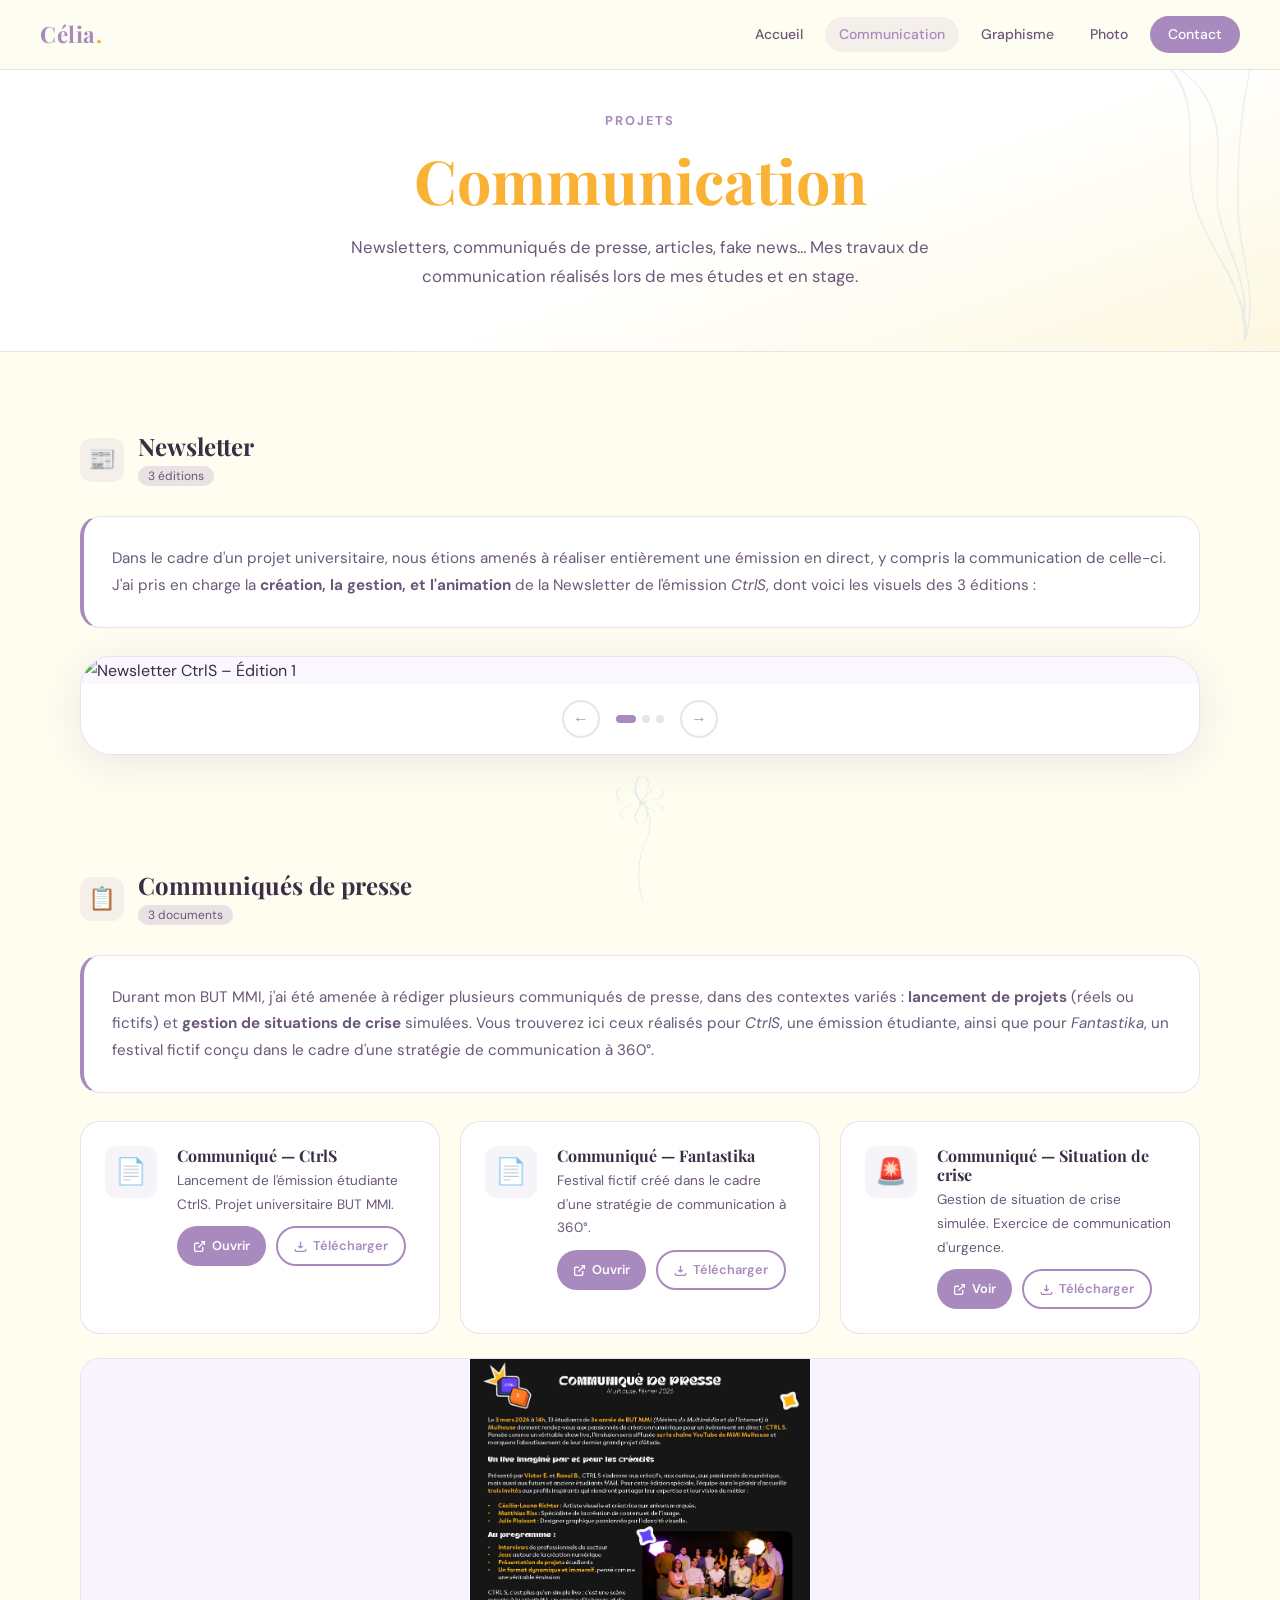
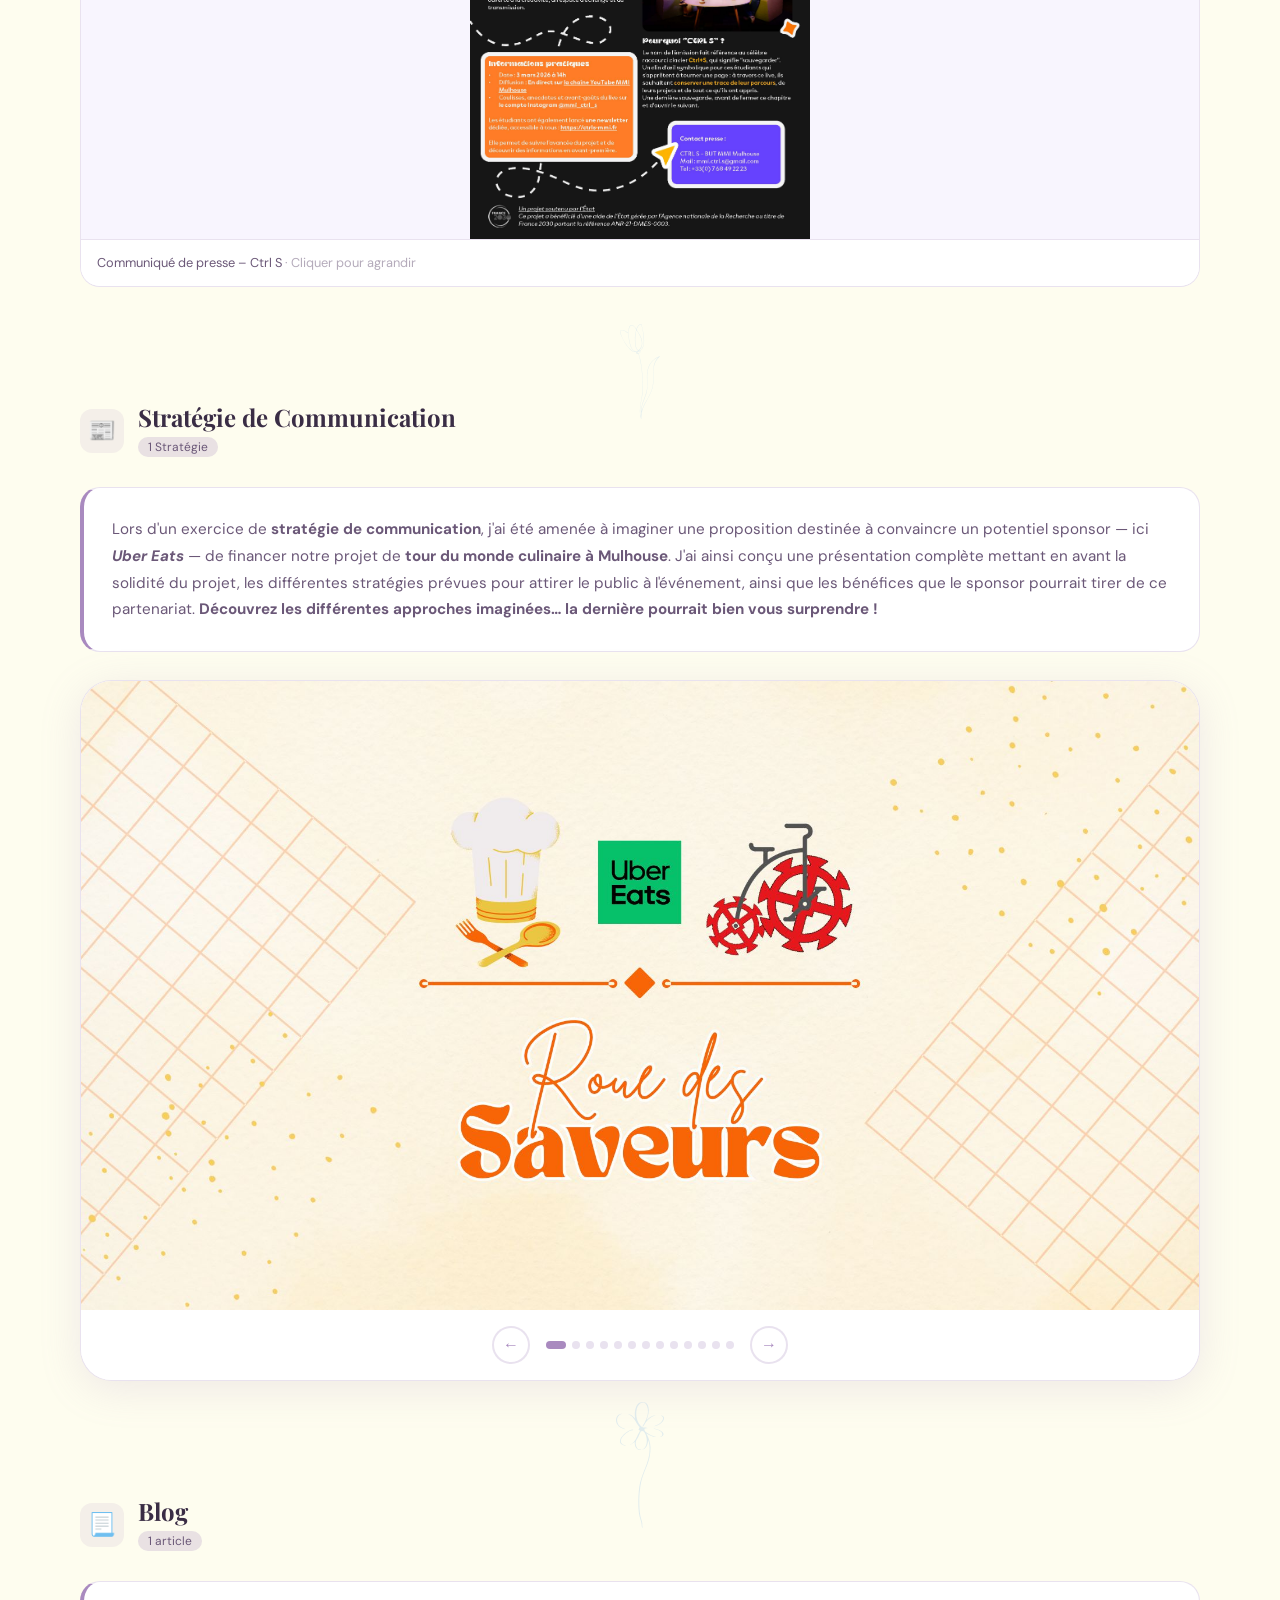
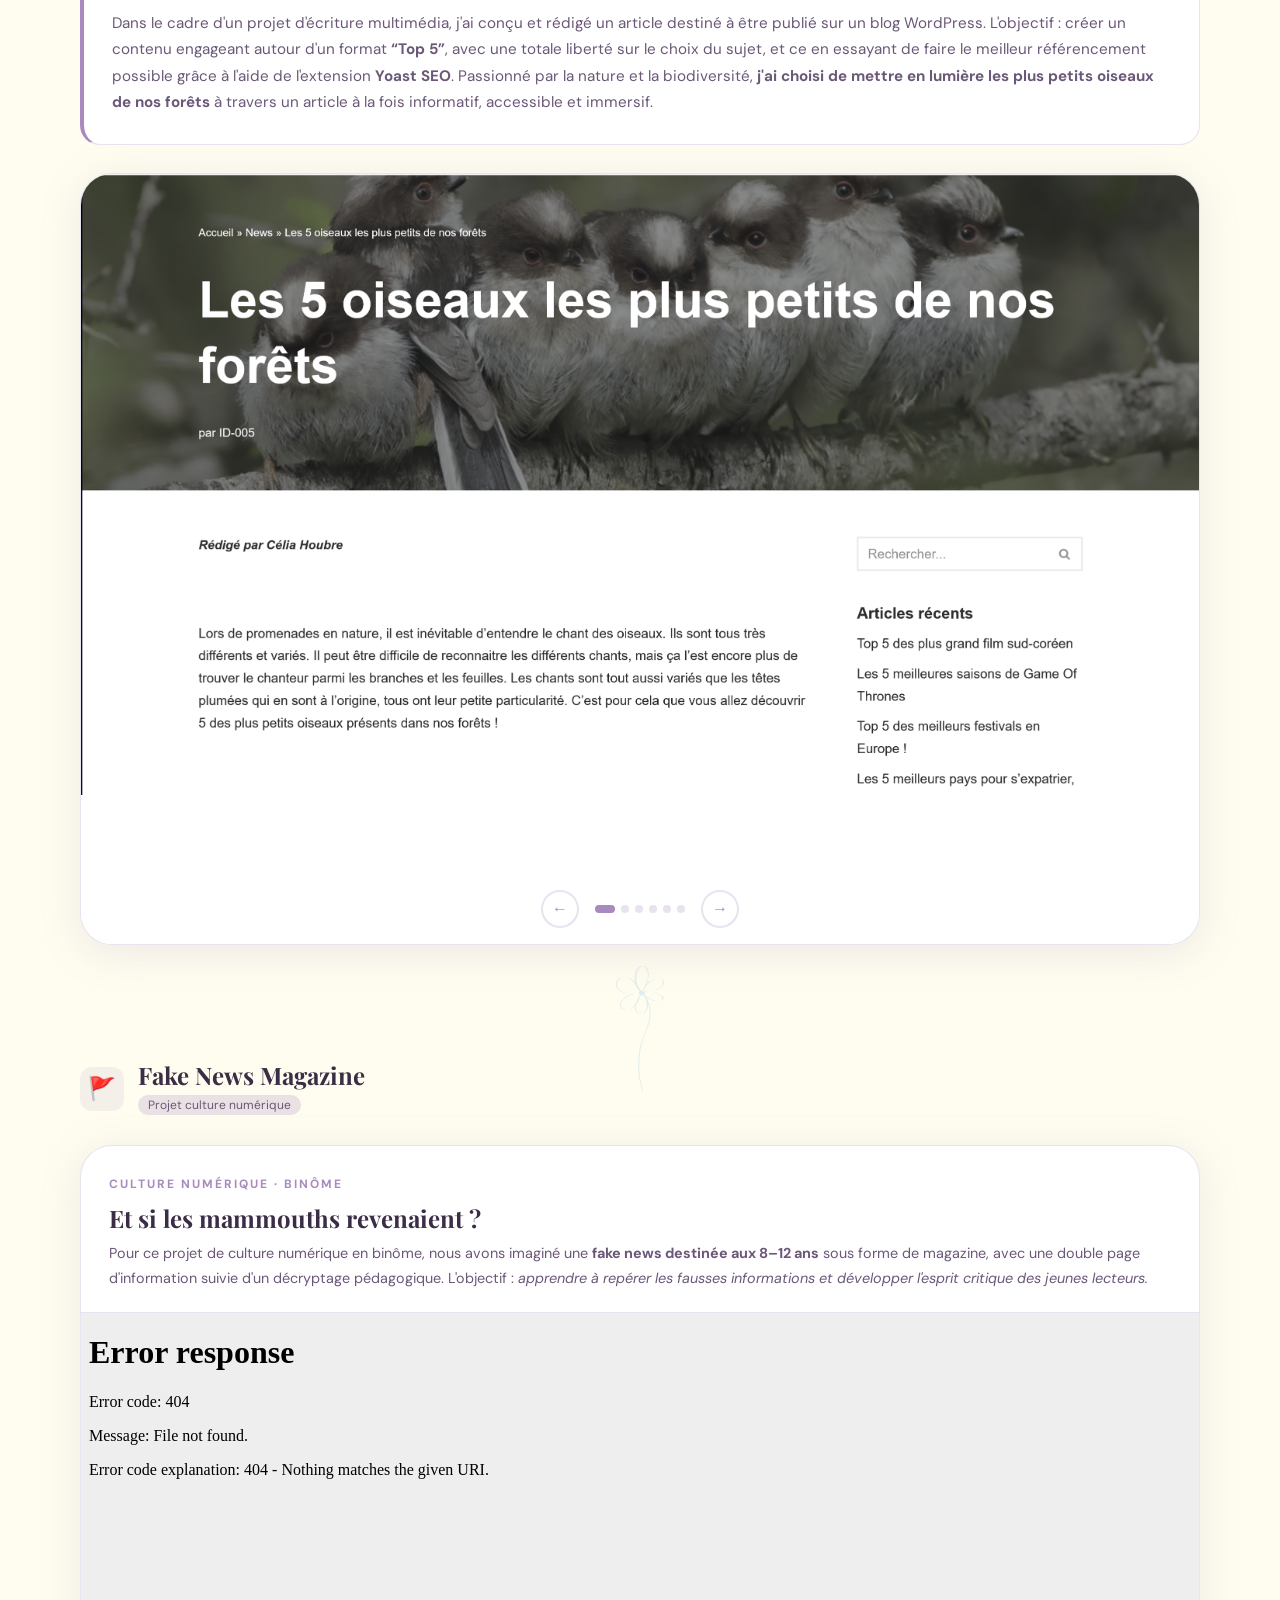
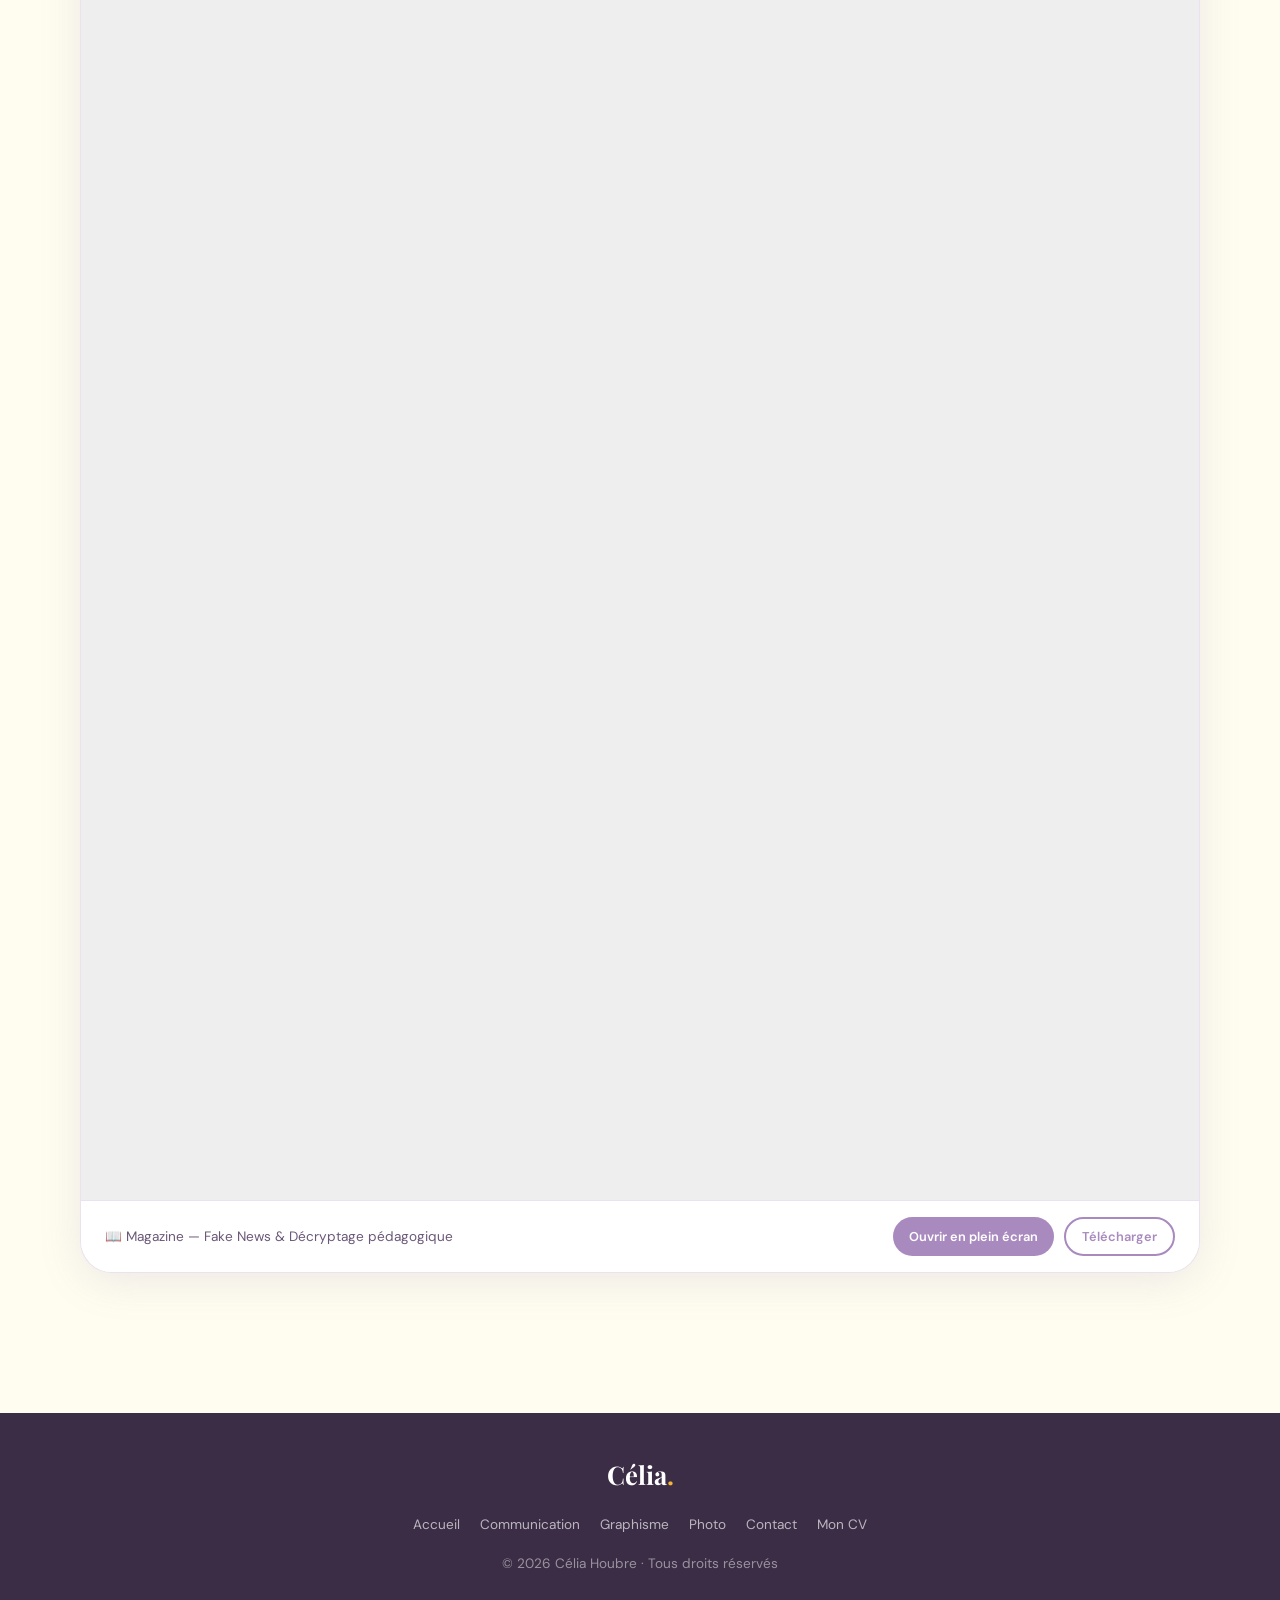
==== commit ef2192de: "Update comm.html" ====
--- a/comm.html
+++ b/comm.html
@@ -397,7 +397,7 @@
         <p>
           Dans le cadre d'un projet d'écriture multimédia, j'ai conçu et rédigé un article destiné à être publié 
           sur un blog WordPress. L'objectif : créer un contenu engageant autour d'un format<strong> “Top 5”</strong>, avec une totale 
-          liberté sur le choix du sujet. Passionné par la nature et la biodiversité, <strong>j'ai choisi de mettre en lumière 
+          liberté sur le choix du sujet, et ce en essayant de faire le meilleur référencement possible grâce à l'aide de l'extension <strong>Yoast SEO</strong>. Passionné par la nature et la biodiversité, <strong>j'ai choisi de mettre en lumière 
           les plus petits oiseaux de nos forêts</strong> à travers un article à la fois informatif, accessible et immersif.
         </p>
       </div>
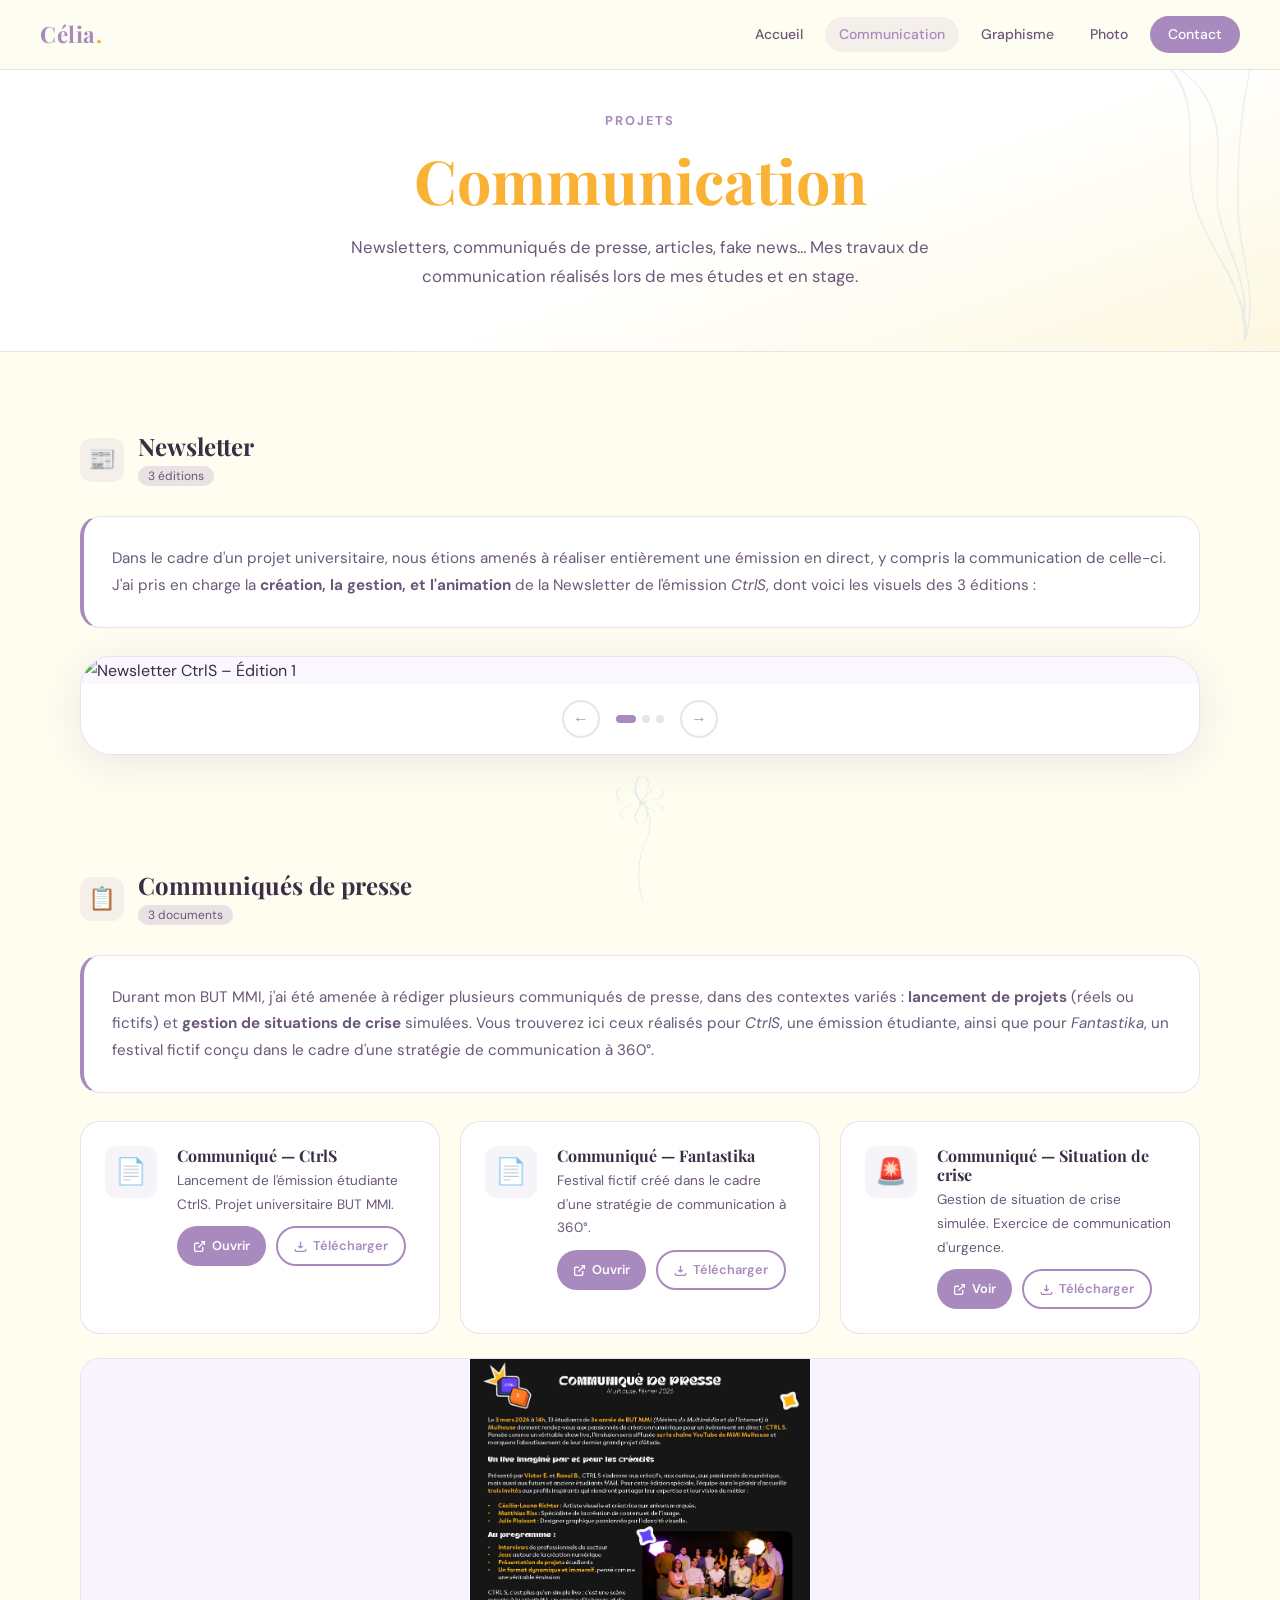
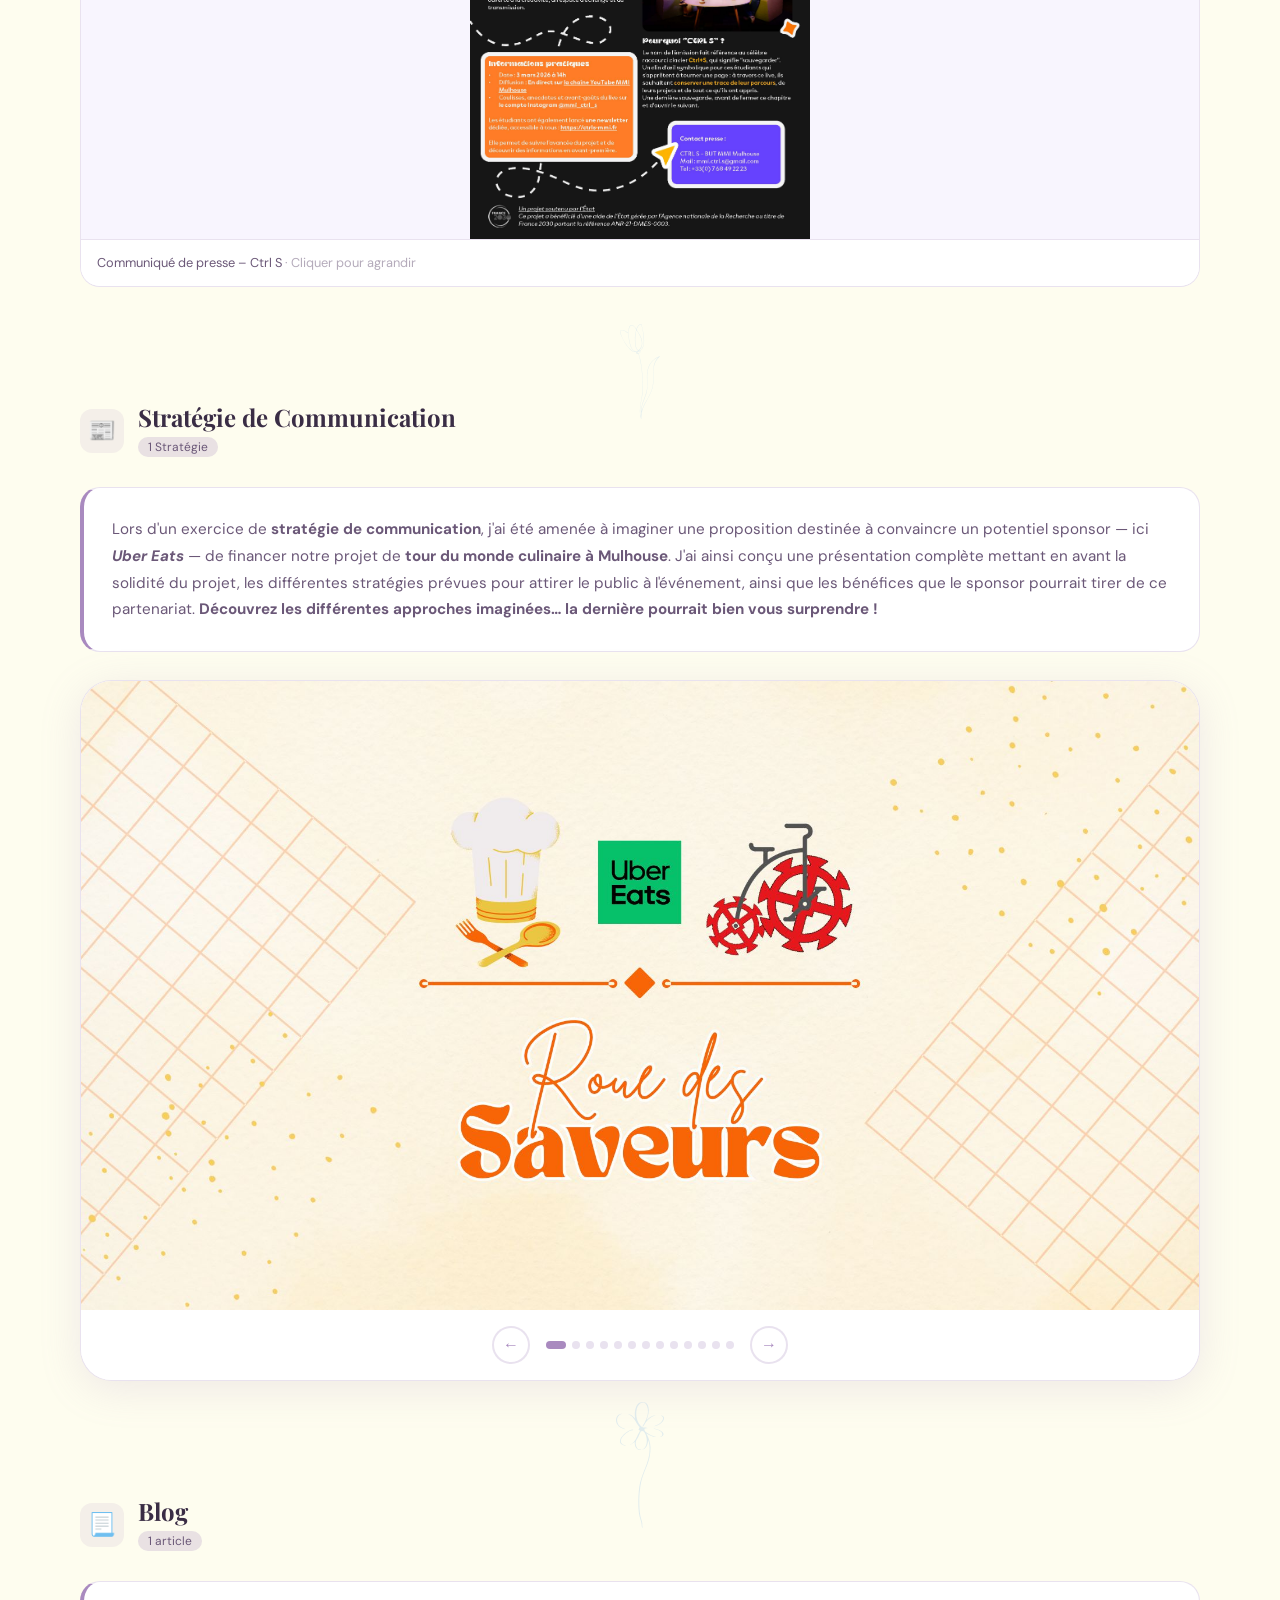
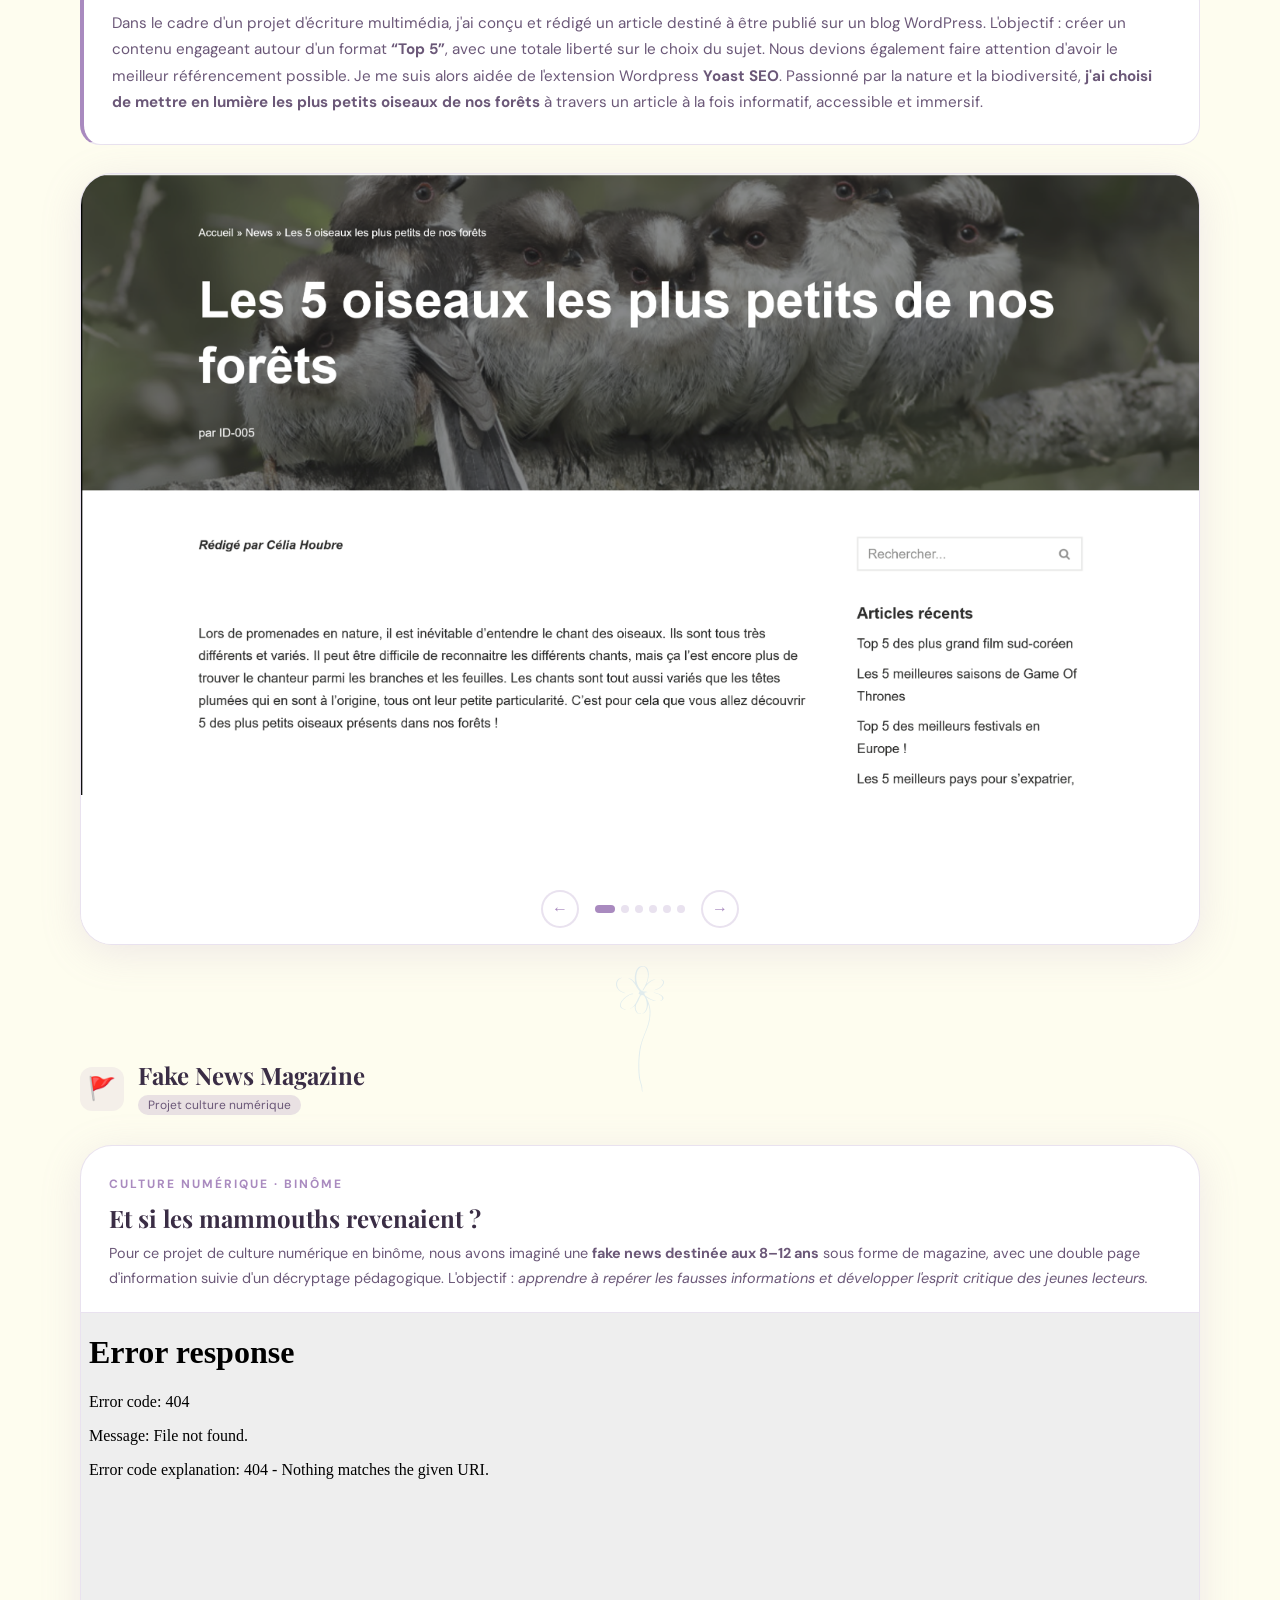
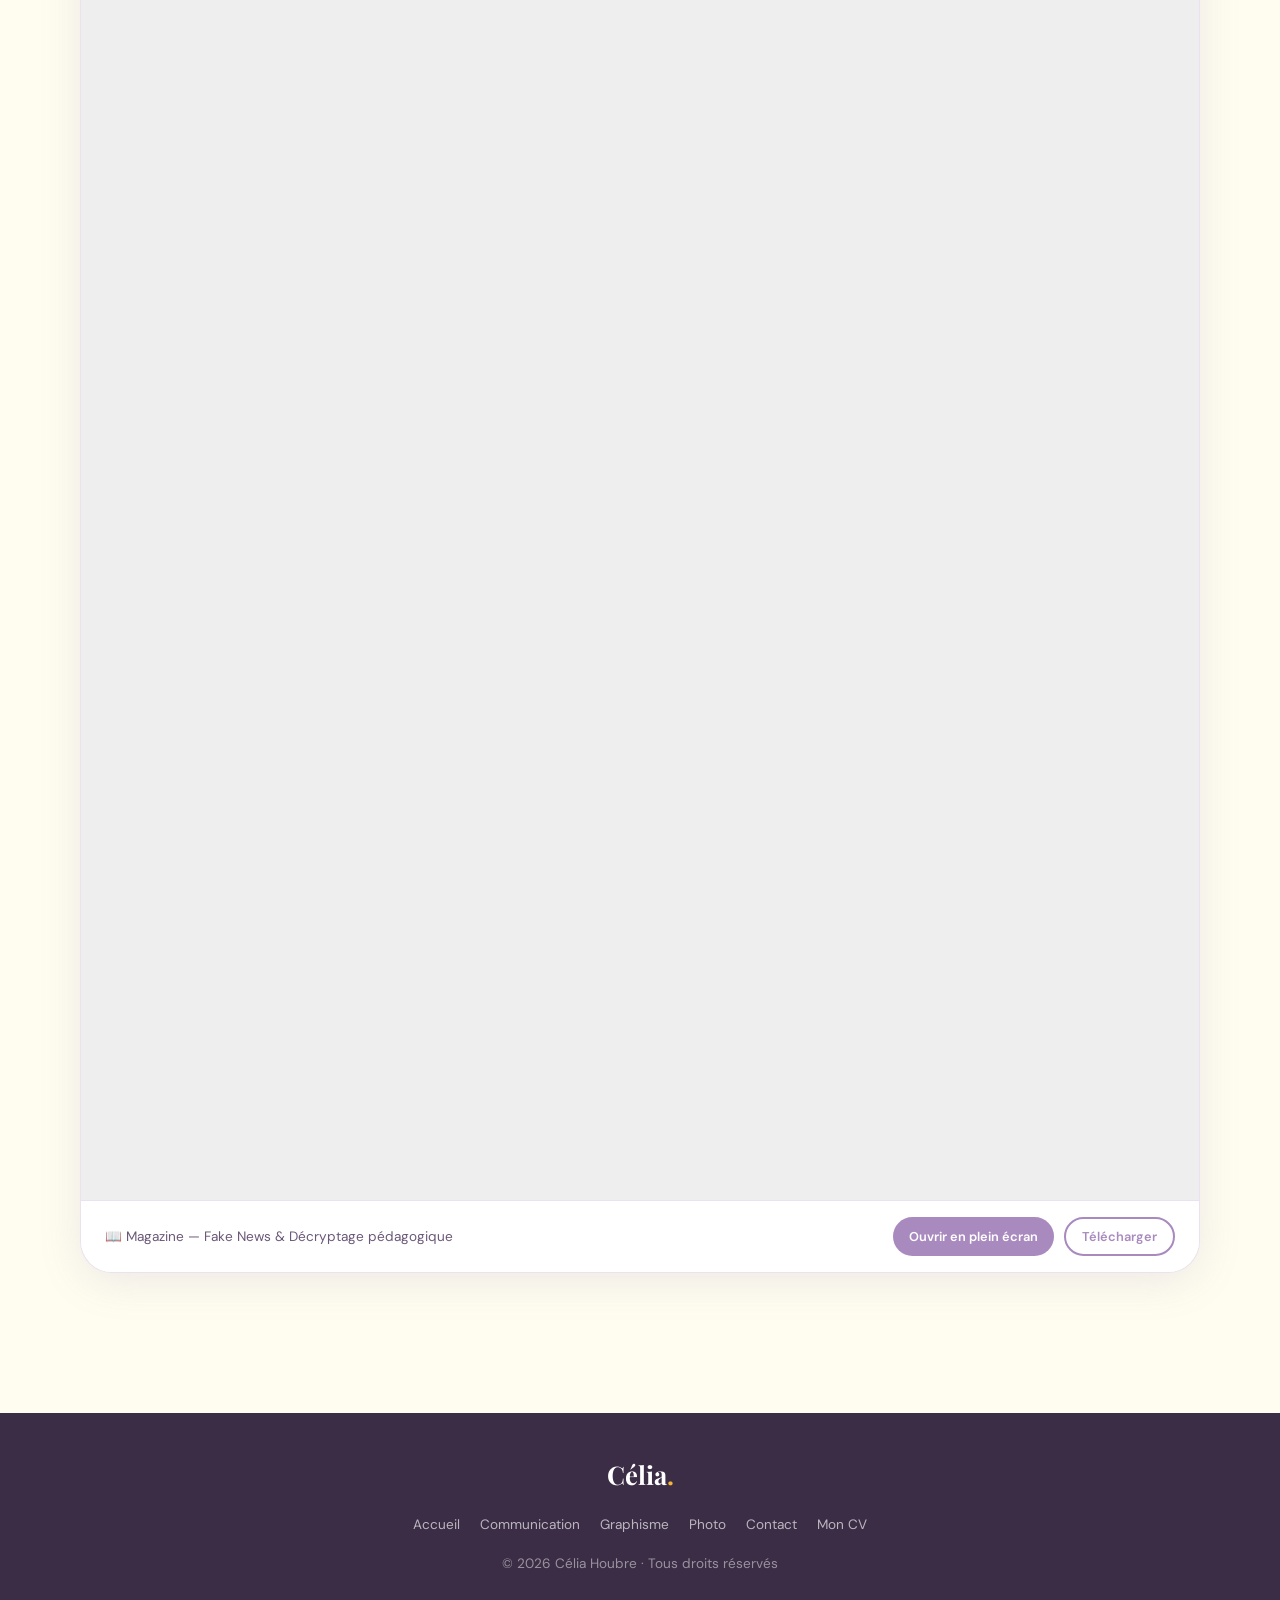
==== commit 9b736d8c: "Update comm.html" ====
--- a/comm.html
+++ b/comm.html
@@ -397,7 +397,9 @@
         <p>
           Dans le cadre d'un projet d'écriture multimédia, j'ai conçu et rédigé un article destiné à être publié 
           sur un blog WordPress. L'objectif : créer un contenu engageant autour d'un format<strong> “Top 5”</strong>, avec une totale 
-          liberté sur le choix du sujet, et ce en essayant de faire le meilleur référencement possible grâce à l'aide de l'extension <strong>Yoast SEO</strong>. Passionné par la nature et la biodiversité, <strong>j'ai choisi de mettre en lumière 
+          liberté sur le choix du sujet. Nous devions également faire attention d'avoir le meilleur référencement possible. 
+          Je me suis alors aidée de l'extension Wordpress <strong>Yoast SEO</strong>. 
+          Passionné par la nature et la biodiversité, <strong>j'ai choisi de mettre en lumière 
           les plus petits oiseaux de nos forêts</strong> à travers un article à la fois informatif, accessible et immersif.
         </p>
       </div>
